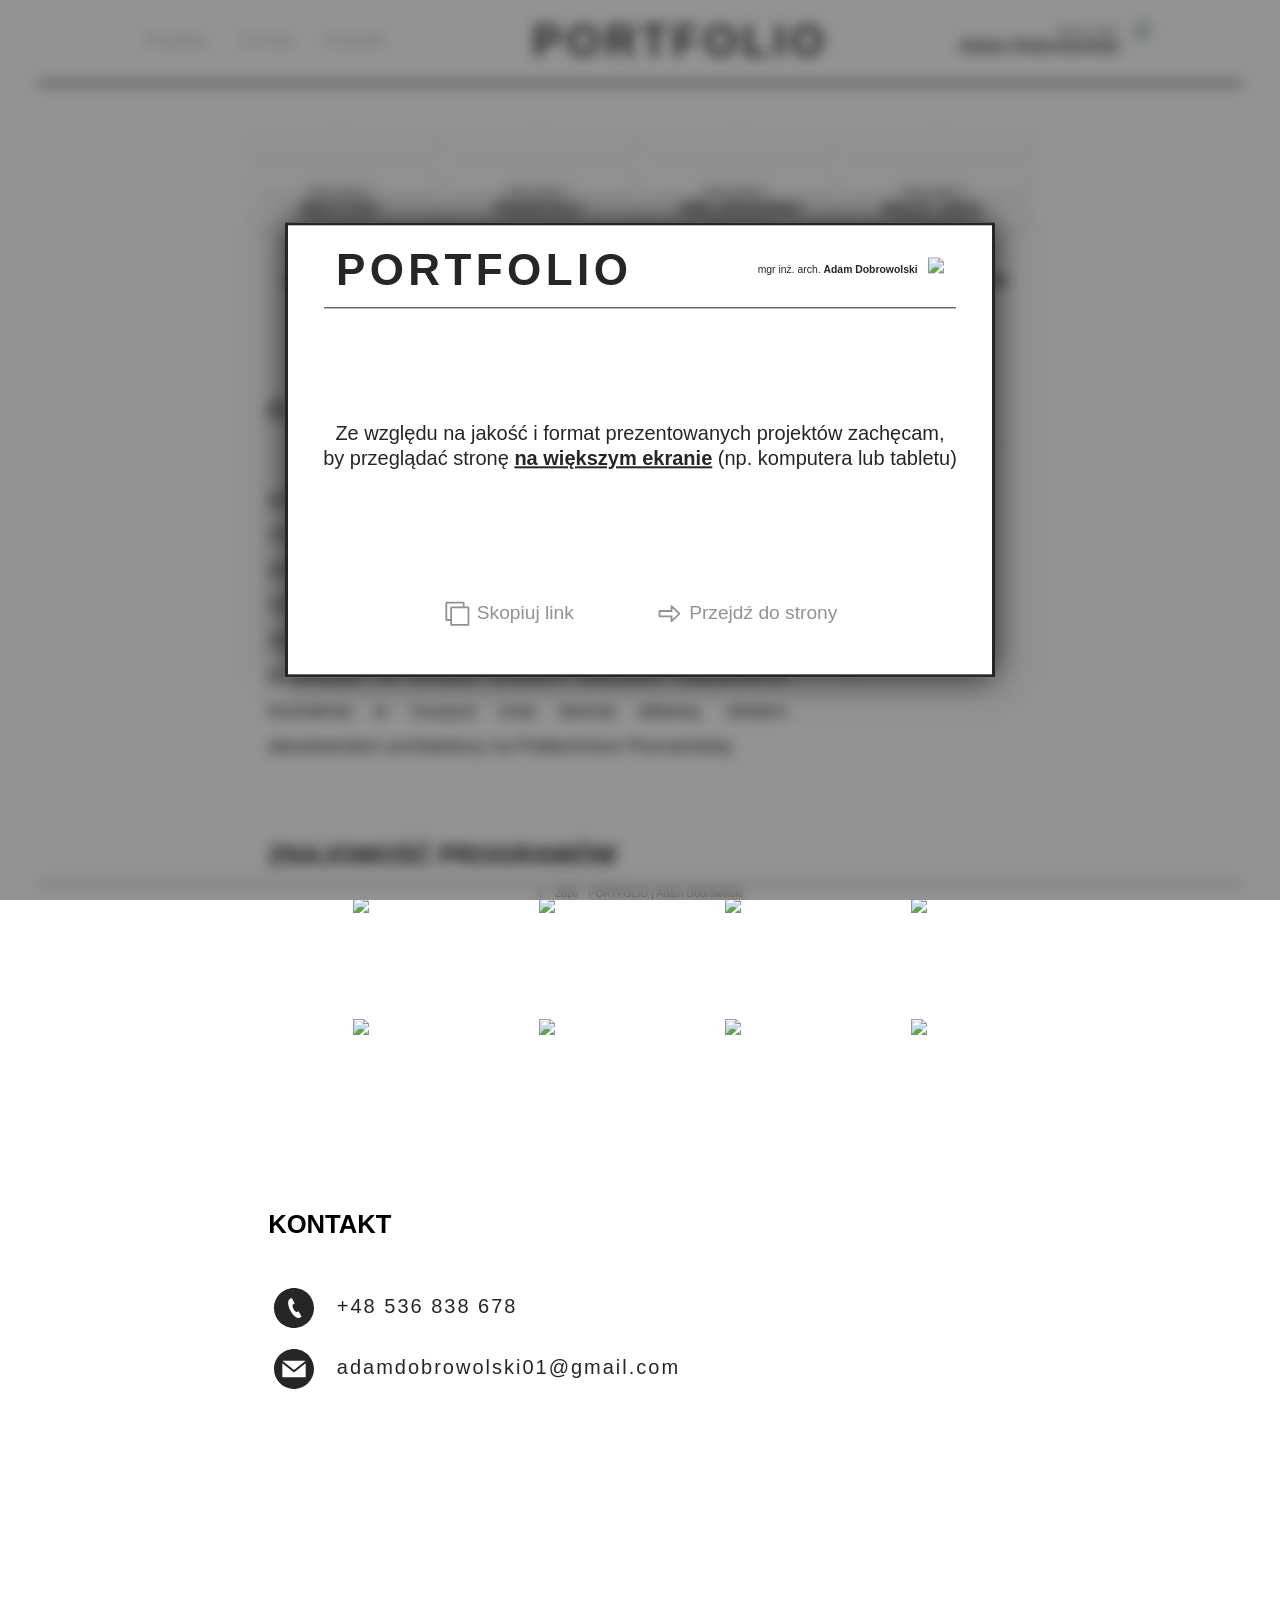
==== index.html @ e63810c3 "Add files via upload" ====
<!DOCTYPE html>
<html lang="pl">
	<head>
		<meta charset="UTF-8" />
		<meta http-equiv="X-UA-Compatible" content="IE=edge"> 
		<meta name="viewport" content="width=device-width, initial-scale=1"> 
		<title>PORTFOLIO | Adam Dobrowolski</title>
        <link rel="shortcut icon" href="favicon.ico" type="image/x-icon">
        <link rel="preconnect" href="https://fonts.googleapis.com">
        <link rel="preconnect" href="https://fonts.gstatic.com" crossorigin>
        <link href="https://fonts.googleapis.com/css2?family=Montserrat:ital,wght@0,100..900;1,100..900&display=swap" rel="stylesheet">
		<link rel="stylesheet" type="text/css" href="style.css"/>
	</head>
	<body>
        <button onclick="topFunction()" class="topButton" id="topButton">v</button>
		<header class="nawigacja">
            <div class="naglowek-glowny">
                <nav class="nav-links">
                    <a href="#projekty" class="nav-item">Projekty</a>
                    <a href="#o-mnie" class="nav-item">O&nbsp;mnie</a>
                    <a href="#kontakt" class="nav-item">Kontakt</a>
                </nav>
                <a href="https://podajnick.github.io/ad-portfolio/strona-glowna"><h1>PORTFOLIO</h1></a>
                <section class="mgr.inz"><a href="https://podajnick.github.io/ad-portfolio/strona-glowna"><h4>mgr inż. arch.<br><span>Adam Dobrowolski</span></h4><img src="svg/LOGO.svg" class="logo"/></a></section>
            </div>
        </header>

        <section id="projekty">
            <section class="siatka">
                <figure class="menuProjekty"><a href="00.html">
                    <img src="png/projekty mini/szpital.png"  />
                    <figcaption>
                        <h2>Projekt <span><br>MEDYCZNY</span></h2>
                        <button class="animated-button" id="szczegoly-button">Szczegóły
                        </button>
                    </figcaption></a>
                </figure>
                <figure class="menuProjekty"><a href="01.html">
                    <img src="png/projekty mini/przemysl.png"  />
                    <figcaption>
                        <h2>Projekt <span><br>PRZEMYSŁU</span></h2>
                        <button class="animated-button" id="szczegoly-button">Szczegóły
                        </button>
                    </figcaption></a>
                </figure>
                <figure class="menuProjekty"><a href="02.html">
                    <img src="png/projekty mini/gajowa.png"/>
                    <figcaption>
                        <h2>Projekt <span><br>WIELORODZINNY</span></h2>
                        <button class="animated-button" id="szczegoly-button">Szczegóły
                        </button>
                    </figcaption></a>
                </figure>
                <figure class="menuProjekty"><a href="03.html">
                    <img src="png/projekty mini/betung.png"  />
                    <figcaption>
                        <h2>Projekt <span><br>MAŁEJ ARCH.</span></h2>
                        <button class="animated-button" id="szczegoly-button">Szczegóły
                        </button>
                    </figcaption></a>
                </figure>
                <figure class="menuProjekty"><a href="04.html">
                    <img src="png/projekty mini/stolowka.png"  />
                    <figcaption>
                        <h2>Projekt <span><br>PRZEBUDOWY</span></h2>
                        <button class="animated-button" id="szczegoly-button">Szczegóły
                        </button>
                    </figcaption></a>
                </figure>
                <figure class="menuProjekty"><a href="05.html">
                    <img src="png/projekty mini/leaf.png"  />
                    <figcaption>
                        <h2>Projekt <span><br>KRAJOBRAZU</span></h2>
                        <button class="animated-button" id="szczegoly-button">Szczegóły
                        </button>
                    </figcaption></a>
                </figure>
                <figure class="menuProjekty"><a href="06.html">
                    <img src="png/projekty mini/domel.png"  />
                    <figcaption>
                        <h2>Projekt <span><br>JEDNORODZINNY</span></h2>
                        <button class="animated-button" id="szczegoly-button">Szczegóły
                        </button>
                    </figcaption></a>
                </figure>
                <figure class="menuProjekty"><a href="07.html">
                    <img src="png/projekty mini/gbp.png"  />
                    <figcaption>
                        <h2>Projekt <span><br>WNĘTRZA</span></h2>
                        <button class="animated-button" id="szczegoly-button">Szczegóły
                        </button>
                    </figcaption></a>
                </figure>
                <figure class="menuProjekty"><a href="08.html">
                    <img src="png/projekty mini/dino.png"/>
                    <figcaption>
                        <h2>Projekt <span><br>URBANISTYCZNY</span></h2>
                        <button class="animated-button" id="szczegoly-button">Szczegóły
                        </button>
                    </figcaption></a>
                </figure>
                <figure class="menuProjekty"><a href="09.html">
                    <img src="png/projekty mini/rysunki.png"/>
                    <figcaption>
                        <h2>Rysunki <span><br>ODRĘCZNE</span></h2>
                        <button class="animated-button" id="szczegoly-button">Szczegóły
                        </button>
                    </figcaption></a>
                </figure>
                <figure class="menuProjekty"><a href="10-makiety.html">
                    <img src="png/projekty mini/makiety.png"/>
                    <figcaption>
                        <h2>Wybrane <span><br>MAKIETY</span></h2>
                        <button class="animated-button" id="szczegoly-button">Szczegóły
                        </button>
                    </figcaption></a>
                </figure>
                <figure class="menuProjekty"><a href="11-param.html">
                    <img src="png/projekty mini/param.png"/>
                    <figcaption>
                        <h2>Algorytmy <span><br>PARAMETRYCZNE</span></h2>
                        <button class="animated-button" id="szczegoly-button">Szczegóły
                        </button>
                    </figcaption></a>
                </figure>
            </section>
        </section>

        <section class="o-mnie" id="o-mnie">
            <div class="elementy">
                <h3>O&nbsp;mnie</h3>
                    <p class="opisuwa">
                        W&nbsp;tworzeniu przyświeca mi idea rozwiązań wynikowych,
                        gdzie decyzje podążają za racjonalnością rozwiązań.
                        Jestem zwolennikiem jak najbardziej zoptymalizowanego procesu projektowego,
                        stąd moje zainteresowanie parametryką jako narzędziem wszechstronnym
                        -&nbsp;od wzornictwa (np.&nbsp;tło niniejszej strony), aż po analizy i&nbsp;istotne rozwiązania projektowe.
                        W&nbsp;wolnych chwilach odkrywam niepopularne brzmienia w&nbsp;muzyce oraz tworzę własną.
                        Jestem absolwentem architektury na Politechnice Poznańskiej.
                    <img src="png/ja 956x1195.png"/>
                    </p>
                <h3>Znajomość&nbsp;Programów</h3>
                    <section class="programy">
                        <button class="prog-schem" id="archicad"><img src="svg/programy/archicad.svg" class="prog-schem-img"/>
                            <span class="tooltip" id="prog-info">
                                <section id="prog-info">
                                    <strong><img src="svg/origin prog/archicad.svg"/> &nbsp; Archicad 27</strong><ul>
                                        <li>POZIOM: <i>zaawansowany</i></li>
                                        <li>Podstawowe środowisko projektowe i główne narzędzie pracy</li>
                                        <li>Dokumentacje techniczne / modelowanie 3D</li></ul>
                                </section>
                            </span></button>
                        <button class="prog-schem" id="sketchup"><img src="svg/programy/skepucz.svg" class="prog-schem-img"/>
                            <span class="tooltip" id="prog-info">
                                <section id="prog-info">
                                    <strong><img src="svg/origin prog/sketchup.svg"/> &nbsp; SketchUp 22</strong><ul>
                                        <li>POZIOM: <i>zaawansowany</i></li>
                                        <li>Modelowanie 3D skomplikowanej geometrii</li>
                                        <li>Dokumentacje techniczne / schematy graficzne</li></ul>
                                </section>
                            </span></button>
                        <button class="prog-schem" id="autocad"><img src="svg/programy/autocad.svg" class="prog-schem-img"/>
                            <span class="tooltip" id="prog-info">
                                <section id="prog-info">
                                    <strong><img src="svg/origin prog/autocad.svg"/> &nbsp; AutoCAD 18</strong><ul>
                                        <li>POZIOM: <i>zaawansowany</i></li>
                                        <li>Kreślenie i wektorowa "obróbka" skomplikowanej geometrii</li>
                                        <li>Umiejętność korzystania z bloków dynamicznych</li></ul>
                                </section>
                            </span></button>
                        <button class="prog-schem" id="qgis"><img src="svg/programy/qgis.svg" class="prog-schem-img"/>
                            <span class="tooltip" id="prog-info">
                                <section id="prog-info">
                                    <strong><img src="svg/origin prog/qgis.svg"/> &nbsp; QGis 3.34.15</strong><ul>
                                        <li>POZIOM: <i>umiarkowany</i></li>
                                        <li>Pozyskiwanie danych geoministerialnych / obsługa plików .xml</li>
                                        <li>Kreślenie map, MPZP i Planów Ogólnych / analiz przedprojektowych</li></ul>
                                </section>
                            </span></button>
                        <button class="prog-schem" id="blender"><img src="svg/programy/blenderkuchenny.svg" class="prog-schem-img"/>
                            <span class="tooltip" id="prog-info">
                                <section id="prog-info">
                                    <strong><img src="svg/origin prog/blender.svg"/> &nbsp; Blender 4.5</strong><ul>
                                        <li>POZIOM: <i>umiarkowany</i></li>
                                        <li>Zaawansowane modelowanie 3D, renderowanie</li>
                                        <li>Tworzenie prostych animacji</li></ul>
                                </section>
                            </span></button>
                        <button class="prog-schem" id="rhino"><img src="svg/programy/rhino.svg" class="prog-schem-img"/>
                            <span class="tooltip" id="prog-info">
                                <section id="prog-info">
                                    <strong><img src="svg/origin prog/rhino+grass.svg"/> &nbsp; Rhinoceros 5 + Grasshopper</strong><ul>
                                        <li>POZIOM: <i>zaawansowany</i></li>
                                        <li>Podstawowe narzędzie projektowania parametrycznego</li>
                                        <li>Tworzenie zaawansowanych i dobrze zoptymalizowanych algorytmów</li></ul>
                                </section>
                            </span></button>
                        <button class="prog-schem" id="twinmotion"><img src="svg/programy/twin.svg" class="prog-schem-img"/>
                            <span class="tooltip" id="prog-info">
                                <section id="prog-info">
                                    <strong><img src="svg/origin prog/twinmotion.svg"/> &nbsp; Twinmotion 2024.1.2</strong><ul>
                                        <li>POZIOM: <i>zaawansowany</i></li>
                                        <li>Uzupełnianie detali modeli 3D / tworzenie dobrze oświetlonych scen</li>
                                        <li>Tworzenie wysokiej jakości fotorealistycznych wizualizacji</li></ul>
                                </section>
                            </span></button>
                        <button class="prog-schem" id="revit"><img src="svg/programy/zlokonieczne.svg" class="prog-schem-img"/>
                            <span class="tooltip" id="prog-info">
                                <section id="prog-info">
                                    <strong><img src="svg/origin prog/revit.svg"/> &nbsp; Revit 2026</strong><ul>
                                        <li>POZIOM: <i>podstawowy</i></li>
                                        <li>Podstawy użytkowania</li>
                                </section>
                            </span></button>
                    </section>
            </div>
        </section>
        <section class="o-mnie" id="kontakt">
            <div class="elementy">
                <h3>Kontakt</h3>
                <address><ul>
                    <li><button class=skontaktuj id="telefon" onclick="skopiujLinkTel()">
                        <input class="invi" type="text" id="telKopiuj" value="+48536838678" readonly/>
                            <svg xmlns="http://www.w3.org/2000/svg" viewBox="0 0 24 24">
                                <path d="M12 0c-6.627 0-12 5.373-12 12s5.373 12 12 12 12-5.373 12-12-5.373-12-12-12zm3.445 17.827c-3.684 1.684-9.401-9.43-5.8-11.308l1.053-.519 1.746 3.409-1.042.513c-1.095.587 1.185 5.04 2.305 4.497l1.032-.505 1.76 3.397-1.054.516z"/>
                            </svg>
                            +48 536 838 678
                    </button></li>
                    <li><button class=skontaktuj onclick="skopiujLinkMail()">
                        <input class="invi" type="text" id="mailKopiuj" value="adamdobrowolski01@gmail.com" readonly/>
                            <svg xmlns="http://www.w3.org/2000/svg" viewBox="0 0 24 24">
                                <path d="M12 .02c-6.627 0-12 5.373-12 12s5.373 12 12 12 12-5.373 12-12-5.373-12-12-12zm6.99 6.98l-6.99 5.666-6.991-5.666h13.981zm.01 10h-14v-8.505l7 5.673 7-5.672v8.504z"/>
                            </svg>
                            adamdobrowolski01@gmail.com
                    </button></li></ul>
                </address>
            </div>
        </section>

        <div id="popup" class="popup">
            <div class="popup-window">
                <div class="popup-content">
                    <div class="naglowek-glowny" id="nagl-popup">
                        <h1>PORTFOLIO</h1>
                        <h4>mgr&nbsp;inż.&nbsp;arch. <strong>Adam&nbsp;Dobrowolski</strong><img src="svg/LOGO.svg" class="logo"/></h4>
                    </div>
                    <h5>Ze względu na jakość i&nbsp;format prezentowanych projektów&nbsp;zachęcam,
                        by&nbsp;przeglądać stronę <strong><u>na&nbsp;większym&nbsp;ekranie</u></strong> (np.&nbsp;komputera lub&nbsp;tabletu)</h5>
                    <input class="invi" type="text" id="linkDoSkopiowania" value="https://podajnick.github.io/ad-portfolio/" readonly/> 
                    <button onclick="skopiujLink()" class="guziki">
                        <svg viewBox="0 0 24 24" xmlns="http://www.w3.org/2000/svg">
                            <path d="m6 18h-3c-.48 0-1-.379-1-1v-14c0-.481.38-1 1-1h14c.621 0 1 .522 1 1v3h3c.621 0 1 .522 1 1v14c0 .621-.522 1-1 1h-14c-.48 0-1-.379-1-1zm1.5-10.5v13h13v-13zm9-1.5v-2.5h-13v13h2.5v-9.5c0-.481.38-1 1-1z"/>
                        </svg> Skopiuj link
                    </button>
                    <button class="guziki" id="close-popup">
                        <svg clip-rule="evenodd" fill-rule="evenodd" stroke-linejoin="round" stroke-miterlimit="2" viewBox="0 0 24 24" xmlns="http://www.w3.org/2000/svg">
                            <path d="m13.022 14.999v3.251c0 .412.335.75.752.75.188 0 .375-.071.518-.206 1.775-1.685 4.945-4.692 6.396-6.069.2-.189.312-.452.312-.725 0-.274-.112-.536-.312-.725-1.451-1.377-4.621-4.385-6.396-6.068-.143-.136-.33-.207-.518-.207-.417 0-.752.337-.752.75v3.251h-9.02c-.531 0-1.002.47-1.002 1v3.998c0 .53.471 1 1.002 1zm1.5-4.498v-3.008l4.751 4.507-4.751 4.507v-3.008h-10.022v-2.998z" fill-rule="nonzero"/>
                        </svg> Przejdź do strony
                    </button>
                </div>
            </div>
        </div>

        <footer>
            <h6>&copy;<span id="currentYear"></span>PORTFOLIO | Adam Dobrowolski</h6>
        </footer>
        <script src="app.js"></script>
    </body>
</html>
---- style.css ----
html {
	background-image: url("png/rysunek-1.png");
	background-size: 89% 89%;
	background-position: center;
	background-repeat: no-repeat;
	background-attachment: fixed;
}

body {
	margin: 0;
}

strong {
	font-weight: 600;
}

h1 {
	font-style: normal;
	font-size: 2.75em;
	margin: 0;
	padding: 0;
	color: rgb(38,38,38);
	letter-spacing: 0.1em;
}

.mgr.inz {
	display: flex;
}

h4 {
	display: inline-block;
	text-align: right;
	vertical-align: middle;
	font-weight: 100;
	font-size: 0.65em;
	margin: 0;
	padding: 0;
	color: rgb(38,38,38);
}

h4 span {
	padding: 0;
	font-weight: 600;
	font-size: 1.7em;
}

.logo {
	display: inline-block;
	height: 2.5em;
	width: auto;
	vertical-align: middle;
	margin-left: 1em;
}

.nawigacja {
	padding: 1em 0;
	position: fixed;
	top: 0;
	left: 0;
	right: 0;
	margin: 0 auto;
	width: 94%;
	z-index: 100;
	border-bottom: 3px solid rgb(38,38,38);
	background: white;
}

.nav-links {
    display: flex;
}

.nav-item {
    text-decoration: none;
    font-size: 1em;
    font-weight: bold;
    transition: all 0.3s ease;
	-webkit-transition: all 0.3s ease;
    border-radius: 5px;
	display: inline-block;
	margin: 0 1em;
	padding: 0;
	color: rgba(38,38,38, 0.25);
}

.nav-item:hover,
.nav-item:focus {
	color: rgb(38,38,38);
	scale: 120%;
}

.nav-item:active {
	scale: 85%;
}

.naglowek-glowny svg {
	fill: rgb(38, 38, 38);
}

.naglowek-glowny {
	display: flex;
	justify-content: space-between;
	width: 85%;
    margin: 0 auto;
    align-items: center;
}

footer {
	position: fixed;
	bottom: 0;
	width: 94%;
	margin: 0 auto;
	margin-top: 3em;
	padding: 0;
	z-index: 100;
	left: 0;
	right: 0;
	border-top: 1px solid rgb(38,38,38);
	background: white;
}

h6 {
	font-family: 'Inter', sans-serif;
	display: flex;
	align-items: center;
    font-size: 0.65em;
	font-weight: 100;
    padding: 0;
	margin: 0;
	padding-top: 0.3em;
    color: rgb(38,38,38);
	justify-content: center;
	height: 1.2em;
}

.topButton {
	width: 1.5em;
	height: 1.5em;
	display: none;
	position: fixed;
	bottom: 4em;
	right: 3em;
	z-index: 99;
	border: 3px solid rgb(38, 38, 38);
	border-radius: 50%;
	outline: none;
	cursor: pointer;
	padding: 0;
	margin: 0;
	text-transform: uppercase;
	background-color: transparent;
	font-family: 'Inter', sans-serif;
	font-size: 2em;
    color: rgb(38, 38, 38);
	text-align: center;
	vertical-align: middle;
	opacity: 25%;
	rotate: 180deg;
    transition: all 0.3s ease;
}

.topButton:hover {
	scale: 120%;
	opacity: 100%;
}

.topButton:active {
	scale: 90%;
}


/* SIATKA *//* SIATKA *//* SIATKA *//* SIATKA *//* SIATKA *//* SIATKA *//* SIATKA *//* SIATKA *//* SIATKA */

#projekty {
	margin-bottom: 7em
}

section.siatka {
	padding-top: 8em;
	list-style: none;
	text-align: center;
	width: 61.8%;
    display: grid;
    grid-template-columns: 25% 25% 25% 25%;
    margin: 0 auto;
	z-index: 100;
}

.menuProjekty {
    position: relative; /* tytuły na liscie */
	margin: 0.5em;
    max-width: calc(1.3*16em);
	max-height: calc(1.3*10em);
	text-align: center;
	cursor: pointer;
	box-shadow: none;
	box-shadow: 0.1em 0.1em 0.5em rgba(38,38,38, 0.2);
	background-color: rgba(255,255,255, 0); /* przeswit kafelkow */
	backdrop-filter: blur(5px);
}

.siatka figure img {
	position: relative;
	min-height: 100%;
	max-width: 100%;
	filter: grayscale(100%);
}

.siatka figure figcaption {
	position: absolute;
	top: 0;
	right: 0;
	left: 0.5em;
	bottom: 0;
	margin: 0;
	padding: 1.5em;
	-webkit-backface-visibility: hidden;
	backface-visibility: hidden;
}

.siatka figure h2 {
	font-family: Arial, sans-serif;
	color: rgb(38,38,38);
	text-transform: uppercase;
	text-align: center;
	word-spacing: 0.2em;
	font-size: 0.9em;
	font-weight: 100;
	color: rgb(38,38,38);
	padding: 0;
	margin: 0;
}

.siatka figure h2 span {
	font-weight: 1000;
}

figure.menuProjekty img {
	opacity: 0.06;  /* przeswit przed najechaniem */
	-webkit-transition: opacity 3s;
	transition: opacity 3s;
}

figure.menuProjekty h2 {
	margin-top: 20%;
	-webkit-transition: -webkit-transform 0.5s;
	transition: transform 0.5s;
}

#szczegoly-button {
	display: none;
	font-size: 0.5em;
	font-weight: 700;
	text-transform: uppercase;
	color: white;
	position: fixed;
	bottom: -1em;
	left: 4em;
	right: 4em;
	background-color: rgba(102,102,102, 0.5);
	border-radius: 1em;
	text-decoration: none;
	overflow: hidden;
	z-index: 1;
	margin: 4em auto;
}

#szczegoly-button::before {
	content: "";
	position: absolute;
	left: 0;
	top: 0;
	width: 100%;
	height: 100%;
	background-color: rgb(38,38,38);
	transform: translateX(-100%);
	transition: all .3s;
	z-index: -1;
}

#szczegoly-button:hover::before {
	transform: translateX(0);
}

figure.menuProjekty:hover {
	img {
	opacity: 60%;
	filter: grayscale(0%);
	transition: opacity 1s, filter 2s;
	-webkit-transition: opacity 1s, filter 2s;
	} #szczegoly-button {
		display: block;
	}
}

figure:hover {
	display: absolute;
	scale: 145%;
	z-index: 10000;
	border: 1px solid rgb(38,38,38);
	box-shadow: 0.5em 0.5em 2em rgb(38,38,38);
	transition: scale 1s;
	-webkit-transition: scale 1s;
}

figure:active {
	scale: calc(1.65*0.9*100%);
	transition: scale 1ms;
	-webkit-transition: scale 1ms;
}

.o-mnie {
	width: 94%;
	margin: 0 auto;
	padding: 3em 0;
}

.elementy {
	width: 61.8%;
	margin: 0 auto;
}

.opisuwa {
	display: flex;
	font-size: 1.2em;
	line-height: 1.85em;
	text-align: justify;
	text-indent: 2em;
	padding: 0;
	padding-bottom: 3em;
	background: none;
	transition: all 0.3s;
	-webkit-transition: all 0.3s;
	border-radius: 2em;
}

.opisuwa img {
	height: calc(0.21*1195px);
	width: calc(0.21*956px);
	margin: 0;
	padding: 0;
	padding-left: 1.25em;
	opacity: 0.75;
	filter: grayscale(100%);
}

.opisuwa:hover {
	scale: 105%;
	background: rgba(255, 255, 255, 0.95);
}

h3 {
	font-family: 'Inter', sans-serif;
	font-weight: 600;
	font-size: 1.6em;
	text-transform: uppercase;
	margin: 0;
	padding: 0;
}

.programy {
	display: grid;
	grid-template-columns: 25% 25% 25% 25%;
}

.prog-schem {
	border: none;
	background: none;
	margin: 2em auto;
	transition: all 0.3s;
}

.prog-schem-img {
	height: 5em;
	width: auto;
	display: flex;
	transition: all 0.3s;
	position: relative;
}

.prog-schem:hover .prog-schem-img {
	fill: rgba(255,255,255, 1);
	scale: 125%;
}

.prog-schem:hover .tooltip {
	opacity: 1;
	position: absolute;
	z-index: 1000;
}

#prog-info {
	text-align: left;
}

#prog-info strong {
	font-size: 2em;
}

.prog-schem ul {
	font-size: 1.2em;
	line-height: 1.5em;
}

strong img {
	height: 1.75em;
	vertical-align: middle;
}

#zapraszam {
	font-size: 1em;
	text-align: center;
	font-weight: 600;
	line-height: 1.75em;
	background: none;
	padding-bottom: 1em;
}

#kontakt {
	height: 80vh;
}

.skontaktuj {
	background: none;
	border: none;
    font-size: 1.25em;
	font-weight: 100;
	font-style: normal;
    letter-spacing: 0.1em;
	color: rgb(38,38,38);
	transition: all 0.3s;
	-webkit-transition: all 0.3s;
	border-radius: 2em;
}

address ul {
    margin: 0 auto;
    list-style: none;
	padding: 0;
	padding-top: 3em;
}

address ul svg {
	fill: rgb(38,38,38);
    width: 2em;
    height: auto;
    margin-right: 0.75em;
    vertical-align: middle;
}

#telefon {
	padding-bottom: 1em;
}

.skontaktuj:hover {
	scale: 105%;
	background: white;
	cursor: pointer;
}

.skontaktuj:active {
	scale: 95%;
}

.nowe-okno {
	background-color: rgba(38,38,38, 0.8);
	top: 0;
	left: 0;
	width: 100%;
	height: 101%;
	position: absolute;
	z-index: 10000;
	backdrop-filter: blur(3px);
}

.okno-projekt {
	width: 85%;
	background-color: rgb(38,38,38);
	border-radius: 1em;
	margin: 5em auto;
	padding-bottom: 2em;
	box-shadow: 0.5em 0.5em 2em rgb(38,38,38);
}

.okno-projekt h1 {
	color: white;
	font-weight: 100;
}

.informejszyn {
	border: none;
	background: none;
}

.informejszyn svg {
	width: 1.5em;
	height: 1.5em;
	fill: rgba(255,255,255, 0.5);
	border: none;
	vertical-align: middle;
	transition: all 0.3s;
	position: relative;
	overflow: hidden;
	display: flex;
}

.informejszyn:hover svg {
	fill: rgba(255,255,255, 1);
	scale: 125%;
	overflow: visible;
}

.tooltip section {
	display: inline-block;
	text-align: right;
	line-height: 1.5em;
	font-size: 1em;
}

.tooltip section.prawa {
	text-align: left;
	padding-left: 1em;
}

.informejszyn:hover .tooltip {
	transform: translateY(2.5px);
	opacity: 1;
	position: absolute;
	z-index: 10000000;
}

.navi-projekt {
	margin:0;
	padding: 0.8em 0;
	background: transparent;
}

.naglowek {
    justify-content: center;
}

.naglowekProj {
	width: 100%;
	text-transform: uppercase;
	font-weight: 100;
	font-size: 0.8em;
    display: flex;
    justify-content: space-between;
	padding-top: 0;
}

.naglowekProj span {
	vertical-align: middle;
}

span {
    padding: 1em
}

.animated-button {
	position: relative;
	display: flex;
	align-items: center;
	gap: 4px;
	padding: 0 4em;
	border: none;
	background-color: transparent;
	color: white;
	cursor: pointer;
	overflow: hidden;
	transition: all 0.6s cubic-bezier(0.23, 1, 0.32, 1);
}

#previous-projekt {
	border-right: 3px solid rgba(255,255,255, 0.5);
}

#next-projekt {
	border-left: 3px solid rgba(255,255,255, 0.5);
}

#previous-projekt:hover,
#next-projekt:hover {
	border-color: white;
	scale: 105%;
}

.animated-button svg {
	position: absolute;
	top: 0;
	height: 2.7em;
	fill: rgba(255,255,255, 0.5);
	z-index: 9;
	transition: all 0.8s cubic-bezier(0.23, 1, 0.32, 1);
}

#next-projekt .arr-1 {
	right: 16px;
}

#next-projekt .arr-2 {
	left: -25%;
}

#previous-projekt .arr-1,
#previous-projekt .arr-2 {
	rotate: 180deg;
}

#previous-projekt .arr-1 {
	left: 16px;
}

#previous-projekt .arr-2 {
	right: -25%;
}

.animated-button .circle {
	position: absolute;
	top: 50%;
	left: 50%;
	transform: translate(-50%, -50%);
	width: 20px;
	height: 20px;
	background-color: none;
	opacity: 0;
	transition: all 0.8s cubic-bezier(0.23, 1, 0.32, 1);
}

.text {
	color: rgba(255,255,255, 0.5);
	font-weight: 400;
	font-size: 0.9em;
	letter-spacing: 0.3em;
	text-decoration: none;
	text-transform: uppercase;
	padding: 0;
}

#previous-projekt .text {
	text-align: left;
}
#next-projekt .text {
	text-align: right;
}

.animated-button:hover {
	box-shadow: 0 0 0 12px transparent;
}

#next-projekt:hover .arr-1 {
	right: -25%;
}

#next-projekt:hover .arr-2 {
	left: 16px;
	fill: white;
}

#previous-projekt:hover .arr-1 {
	left: -25%;
}

#previous-projekt:hover .arr-2 {
	right: 16px;
	fill: white;
}

a {
	text-decoration: none;
	color: inherit;
	display: inherit;
	margin: 0;
	padding: 0;
}

.animated-button:active {
	scale: 0.95;
	box-shadow: 0 0 0 1px white;
	border-radius: 1em;
}

.animated-button:hover .text {
	color: rgba(255,255,255, 1);
}

.animated-button:hover .circle {
	width: 220px;
	height: 220px;
	opacity: 1;
}

.wizki {
	width: 100.6%;
	position: relative;
	padding: 0;
	display: flex;
	flex-direction: column;
	align-items: center;
	background-color: white;
}

.gallery {
	display: flex;
	position: fixed;
	bottom: 1vh;
	width: 100%;
}

.gallery-tlo {
	display: flex;
	justify-content: space-around;
	width: 75%;
    margin: 0 auto;
}

.gallery-item {
	margin: 0.8em 0.4em;
	border: 5px solid white;
	width: 15%;
	background-color: white;
	filter: grayscale(100%);
	box-shadow: 0.3em 0.3em 2em rgb(38,38,38);
	cursor: pointer;
}

.gallery-item img {
	width: 100%;
	height: auto;
	opacity: 0.4;
}

.gallery-item div.desc {
	font-size: 0.6em;
	font-weight: 600;
	padding: 15px;
	text-align: center;
	text-transform: uppercase;
	color: rgb(38,38,38);
	letter-spacing: 0.2em;
    transition: all 0.3s;
}

.gallery-item:hover {
	border: 5px solid rgb(38,38,38);
	filter: grayscale(0%);
	opacity: 1;
	transition: filter 1s, opacity 1s;
	img {
		opacity: 1;
		transition: 0.3s;
	}
}

.gallery-item:active {
	scale: 0.95;
	box-shadow: 0 0 0 5px transparent;
}

.gallery-item.active-thumb {
    border-color: rgb(38,38,38);
    opacity: 1;
    transition: all 0.3s;
	cursor: default;
	background-color: rgb(38, 38, 38);
	img {
		opacity: 0.25;
	};
	div.desc {
		color: white; 
		font-weight: 100
	};
}

.slide.active {
	position: relative;
}

.logo-inside svg {
	fill: blue;
	position: absolute;
	top: 0;
	left: 0;
	z-index: 10000000;
}

.znacznik svg {
	fill: red;
	position: absolute;
	bottom: 0;
	right: 0;
	z-index: 10000000;
}

#slider {
	width: 100vh;
	height: auto;
	position: relative;
}

#slider .slide {
	display: none;
	width: 100%;
	flex: 1;
}

#slider .slide.active {
	display: block;
}

.fullscreen-btn {
	width: 3em;
	height: 3em;
	border: none;
	display: flex;
	align-items: center;
	justify-content: center;
	background-color: transparent;
	cursor: pointer;
	transition: all 0.3s;
	position: relative;
	overflow: hidden;
}

.fullscreen-btn svg {
	fill: rgb(38,38,38);
	width: 100%;
	height: 100%;
}

.fullscreen-btn:hover {
	width: 5em;
	height: 5em;
	overflow: visible;
}

.tooltip {
	position: absolute;
	background-color: rgba(0, 0, 0, 0.85);
	color: white;
	padding: 5px 10px;
	border-radius: 5px;
	font-size: 0.8em;
	transition: all 0.3s;
	opacity: 0;
}

#fulskrin .tooltip {
	top: -3em;
}

#eksit .tooltip {
	bottom: -3em;
}

.pelny-ekran {
	position: absolute;
	bottom: 0;
	right: 0;
}

.exit {
	position: absolute;
	top: 0;
	right: 0;
}

.fullscreen-btn:hover .tooltip {
	transform: translateY(2.5px);
	opacity: 1;
}

.nav-inside svg {
	height: 5em;
	width: auto;
	fill: rgba(38,38,38, 0.15);
	background-color: none;
	transition: all 0.3s;
}

.nav-inside {
	position: fixed;
	top: 41vh;
}

#lewo {
	left: 7%;
	rotate: 180deg;
}

#prawo {
	right: 7%;
}

.nav-inside:hover svg {
	fill: rgba(38,38,38, 0.6);
	scale: 110%;
	cursor: pointer;
}

.nav-inside:active svg {
	scale: 50%;
}

.gallery-item,
.gallery-item * {
    outline: none !important;
    box-shadow: none !important;
}

.gallery-item:focus,
.gallery-item:active,
.gallery-item img:focus,
.gallery-item img:active {
    filter: none !important;
    opacity: 1 !important;
}

.invi {
	display: none;
}

.popup {
    display: none;
    position: fixed;
	top: 0;
	left: 0;
	width: 100%;
	height: 100%;
	background-color: rgba(38,38,38, 0.5);
    z-index: 100000000;
	backdrop-filter: blur(0.4em);
}

.popup-window {
    position: fixed;
    top: 50%;
    left: 50%;
    transform: translate(-50%, -50%);
	width: 50%;
    background-color: white;
	border: 3px solid rgb(38, 38, 38);
    padding: 2em;
	padding-top: 0.5em;
	margin: 0;
    box-shadow: 0 0 2em rgb(38,38,38);
}

.popup-content {
    text-align: center;
}

.guziki {
	background: white;
	border: none;
    color: rgba(38, 38, 38, 0.5);
	font-weight: 100;
    padding: 0.75em 1em;
	margin: 0 1em;
    cursor: pointer;
	transition: all 0.8s cubic-bezier(0.23, 1, 0.32, 1);
	font-family: 'Inter', sans-serif;
	font-size: 1.2em;
	font-weight: 100;
	line-height: 1.25em;
}

#nagl-popup {
	width: 95%;
	padding: 0.75em;
	border-bottom: 1px solid rgb(38,38,38);
}

h5 {
	font-family: 'Inter', sans-serif;
	color:rgb(38, 38, 38);
	font-size: 1.25em;
	font-weight: 100;
	line-height: 1.25em;
	padding: 4em 0;
}

.guziki svg {
	fill: rgba(38, 38, 38, 0.5);
	width: 1.5em;
	height: 1.5em;
	vertical-align: middle;
	margin: 0;
	padding: 0;
	transition: all 0.8s cubic-bezier(0.23, 1, 0.32, 1);
}

.guziki:hover {
	scale: 125%;
    color: rgb(38, 38, 38);
}

.guziki:hover svg {
	fill: rgb(38,38,38);
}

.guziki:active {
	scale: 95%;
}

html {
	font-family: 'Inter', sans-serif;
	font-weight: 100;
	font-style: swap;
}

@media screen and (max-width: 1000px) {
	html,
	body {overflow-x: hidden}
	section.siatka {
		width: min(88%, 900px);
		grid-template-columns: repeat(3, minmax(0, 1fr));
		gap: 0.75em;
		margin: 0 auto;
	}
	.menuProjekty {
		max-width: none;
		max-height: none;
		margin: 0;
	}
	.naglowek-glowny > h1,
	#nagl-popup h1 {
		font-size: clamp(1.7em, 3vw, 2.3em);
		text-align: center;
	}
	.nav-item {font-size: 0.9em; margin: 0 0.45em}
	.naglowek-glowny {width: 94%}
	.elementy {width: 82%}
	.opisuwa {font-size: 1.05em; line-height: 1.6em}
	.opisuwa img {
		width: 24%;
		height: auto;
		object-fit: cover;
		align-self: flex-start;
	}
	.programy {grid-template-columns: repeat(4, minmax(0, 1fr))}
	.tooltip section {font-size: 0.9em}
	h5 {font-size: 1.1em}
	.guziki {margin: 0 0.5em; font-size: 1em}
	.popup-window {width: min(80%, 720px); box-sizing: border-box}
	.text {font-size: 0.8em}
	.gallery {z-index: 10}
	.gallery-tlo {
		width: min(94%, 1100px);
		gap: 0.4em;
	}
	.gallery-item {
		flex: 1 1 0;
		min-width: 0;
		width: auto;
		margin: 0.5em 0.2em;
		border-width: 3px;
	}
	.gallery-item img {display: block}
	.gallery-item div.desc {
		font-size: 0.65em;
		letter-spacing: 0.08em;
		line-height: 1.3;
		padding: 0.4em 0.2em;
	}
	.wizki {width: 100%; overflow: hidden}
	#slider {width: 94vw; max-width: 1000px}
	#slider .slide {
		width: 100%;
		max-height: calc(100vh - 13rem);
		object-fit: contain;
	}
	.naglowekProj {align-items: center; gap: 0.25em}
	.naglowekProj h1 {font-size: clamp(1.1em, 2.8vw, 1.8em)}
	.naglowekProj .animated-button {padding: 0 1em}
	.okno-projekt {width: min(96%, 1200px); margin: 4.5em auto 1em}
	.animated-button svg {display: block}
	.informejszyn svg {width: 1.5em; height: 1.5em}
}

@media screen and (max-width: 700px) {
	section.siatka {
		width: min(92%, 560px);
		grid-template-columns: repeat(2, minmax(0, 1fr));
	}
	.naglowek-glowny {flex-wrap: wrap; justify-content: center; gap: 0.4em}
	.nav-links {order: 3; justify-content: center; width: 100%}
	.nav-item {font-size: 0.85em; margin: 0 0.6em}
	.naglowek-glowny > a {order: 1}
	.naglowek-glowny > section {order: 2}
	.elementy {width: 92%}
	.opisuwa {display: block; font-size: 1em; line-height: 1.6em}
	.opisuwa img {
		width: min(55%, 260px);
		display: block;
		margin: 1em auto 0;
		padding: 0;
	}
	.programy {grid-template-columns: repeat(2, minmax(0, 1fr))}
	.gallery-tlo {
		width: 100%;
		justify-content: flex-start;
		overflow-x: auto;
		padding: 0 0.5em;
		box-sizing: border-box;
		-webkit-overflow-scrolling: touch;
	}
	.gallery-item {flex: 0 0 24vw; min-width: 88px}
	#slider {width: 94vw}
	#slider .slide {max-height: calc(100vh - 11rem)}
	.naglowekProj .animated-button {padding: 0 0.25em}
	.naglowekProj .text {font-size: 0.65em; letter-spacing: 0.08em}
	.nav-inside svg {height: 3em}
	#lewo {left: 2%}
	#prawo {right: 2%}
}

@media screen and (max-width: 430px) {
	section.siatka {grid-template-columns: minmax(0, 1fr)}
	.naglowek-glowny {width: 96%}
	.naglowek-glowny h1 {font-size: 1.5em}
	.nav-item {font-size: 0.75em; margin: 0 0.45em}
	.gallery-item {flex-basis: 28vw}
	.gallery-item div.desc {font-size: 0.55em}
	#kontakt {height: auto; min-height: 70vh}
}

@media screen and (max-width: 1600px) {
	html {background: none}
	.ramki {border: none}
	figure:hover {scale: 115%}
	header {background-color: white}
	footer {background-color: white}
	#bez-tel {display: none}
}
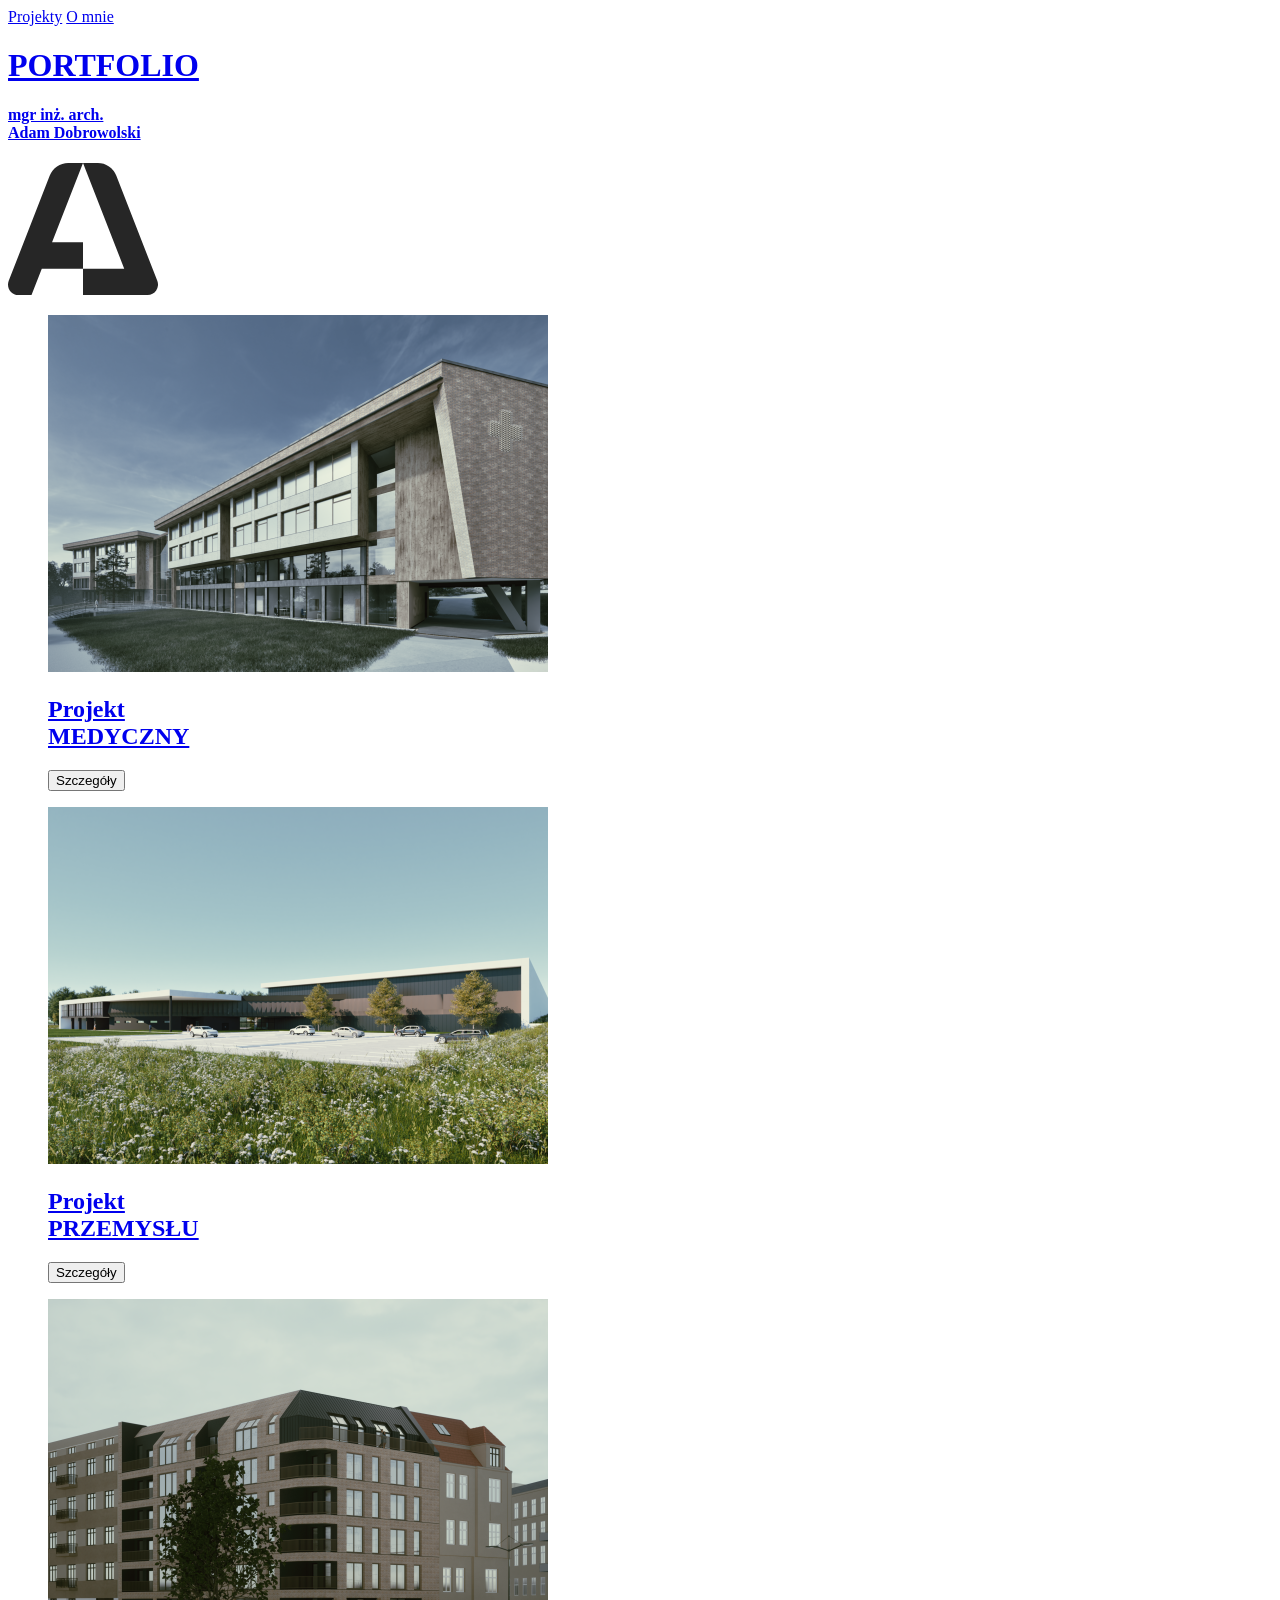
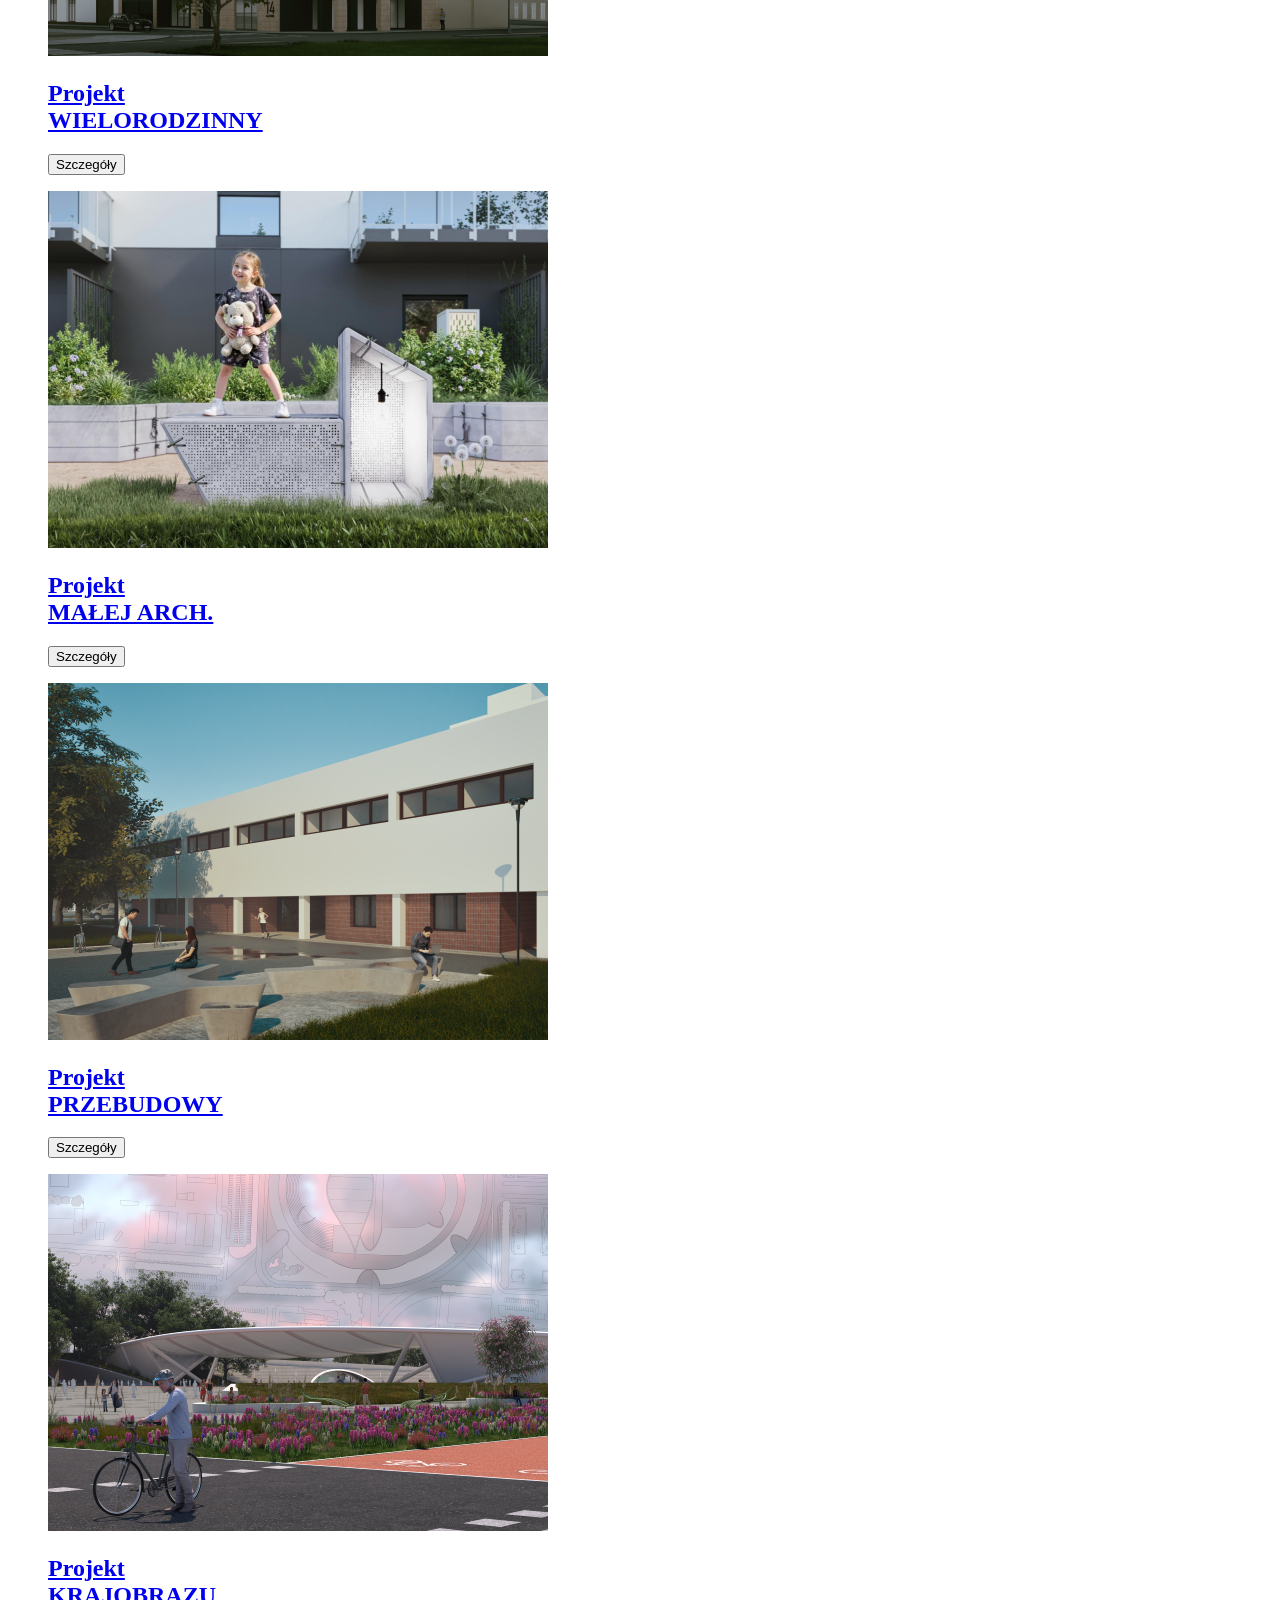
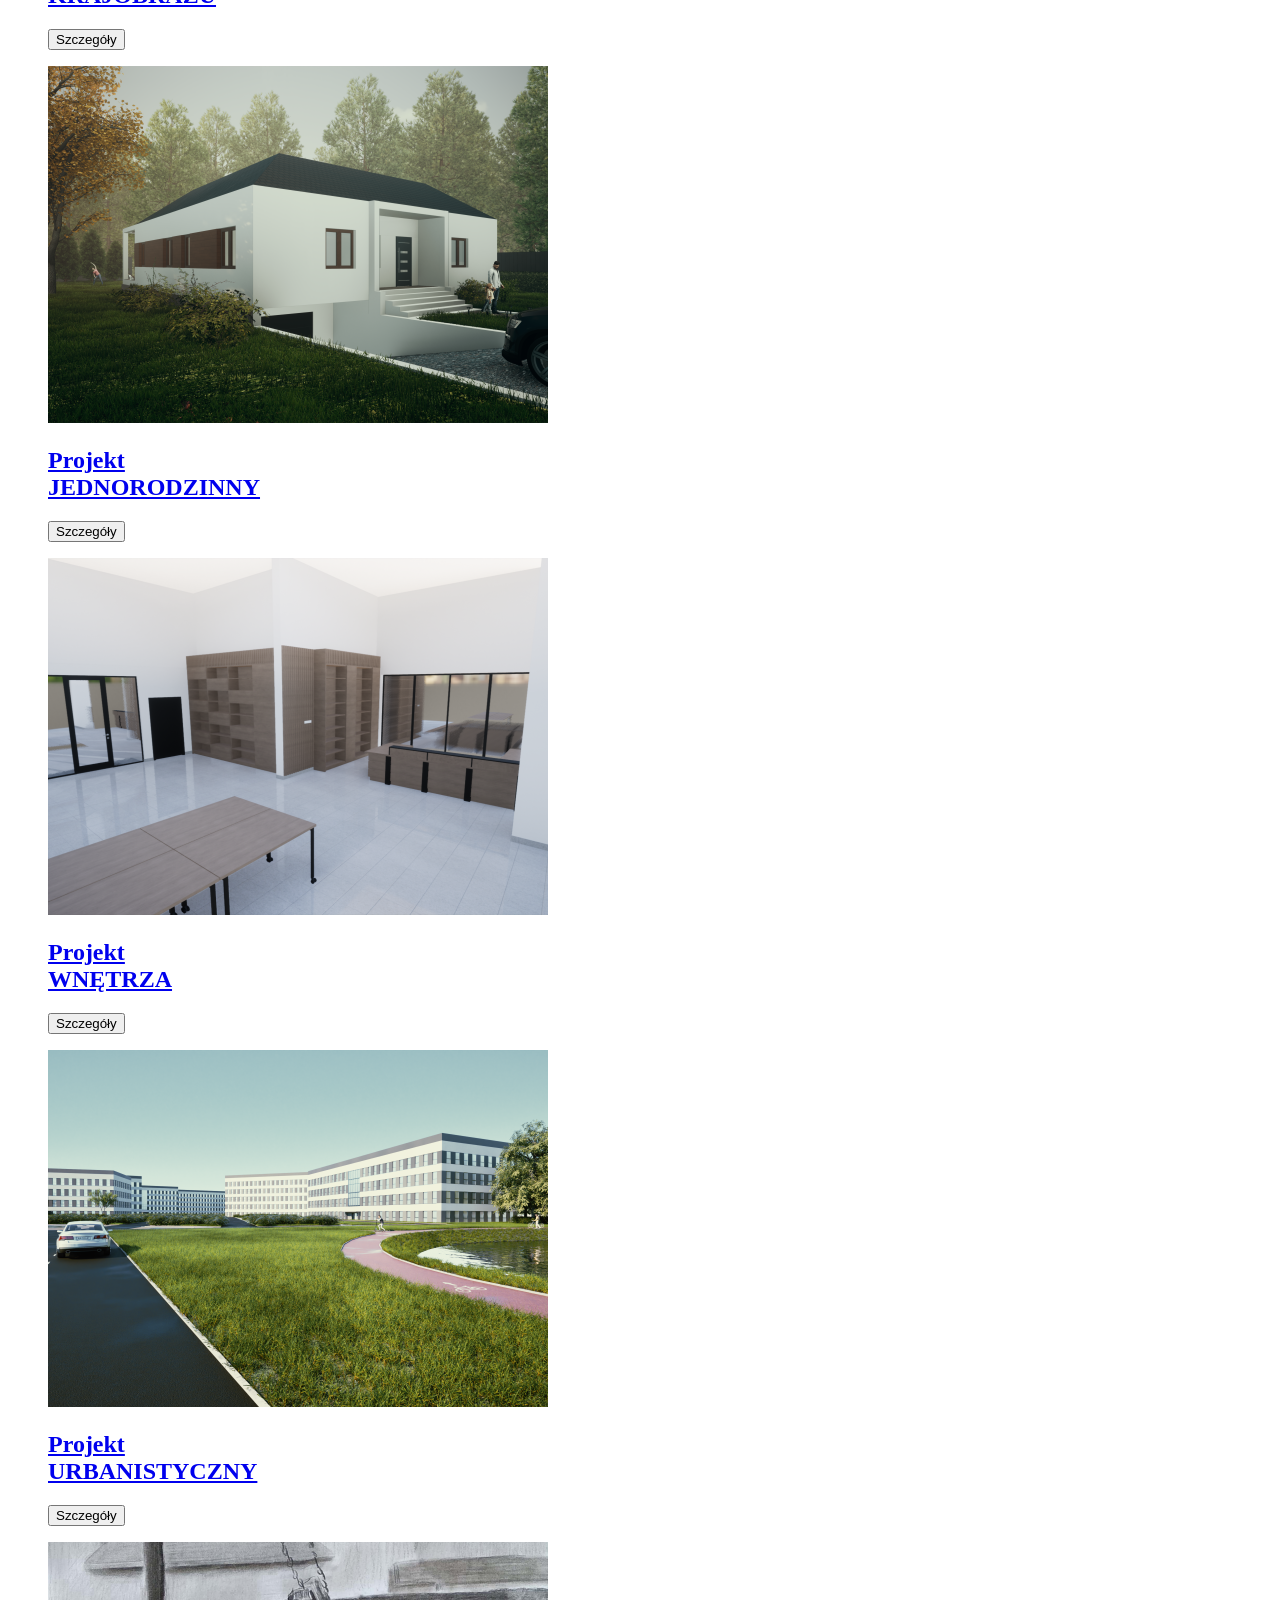
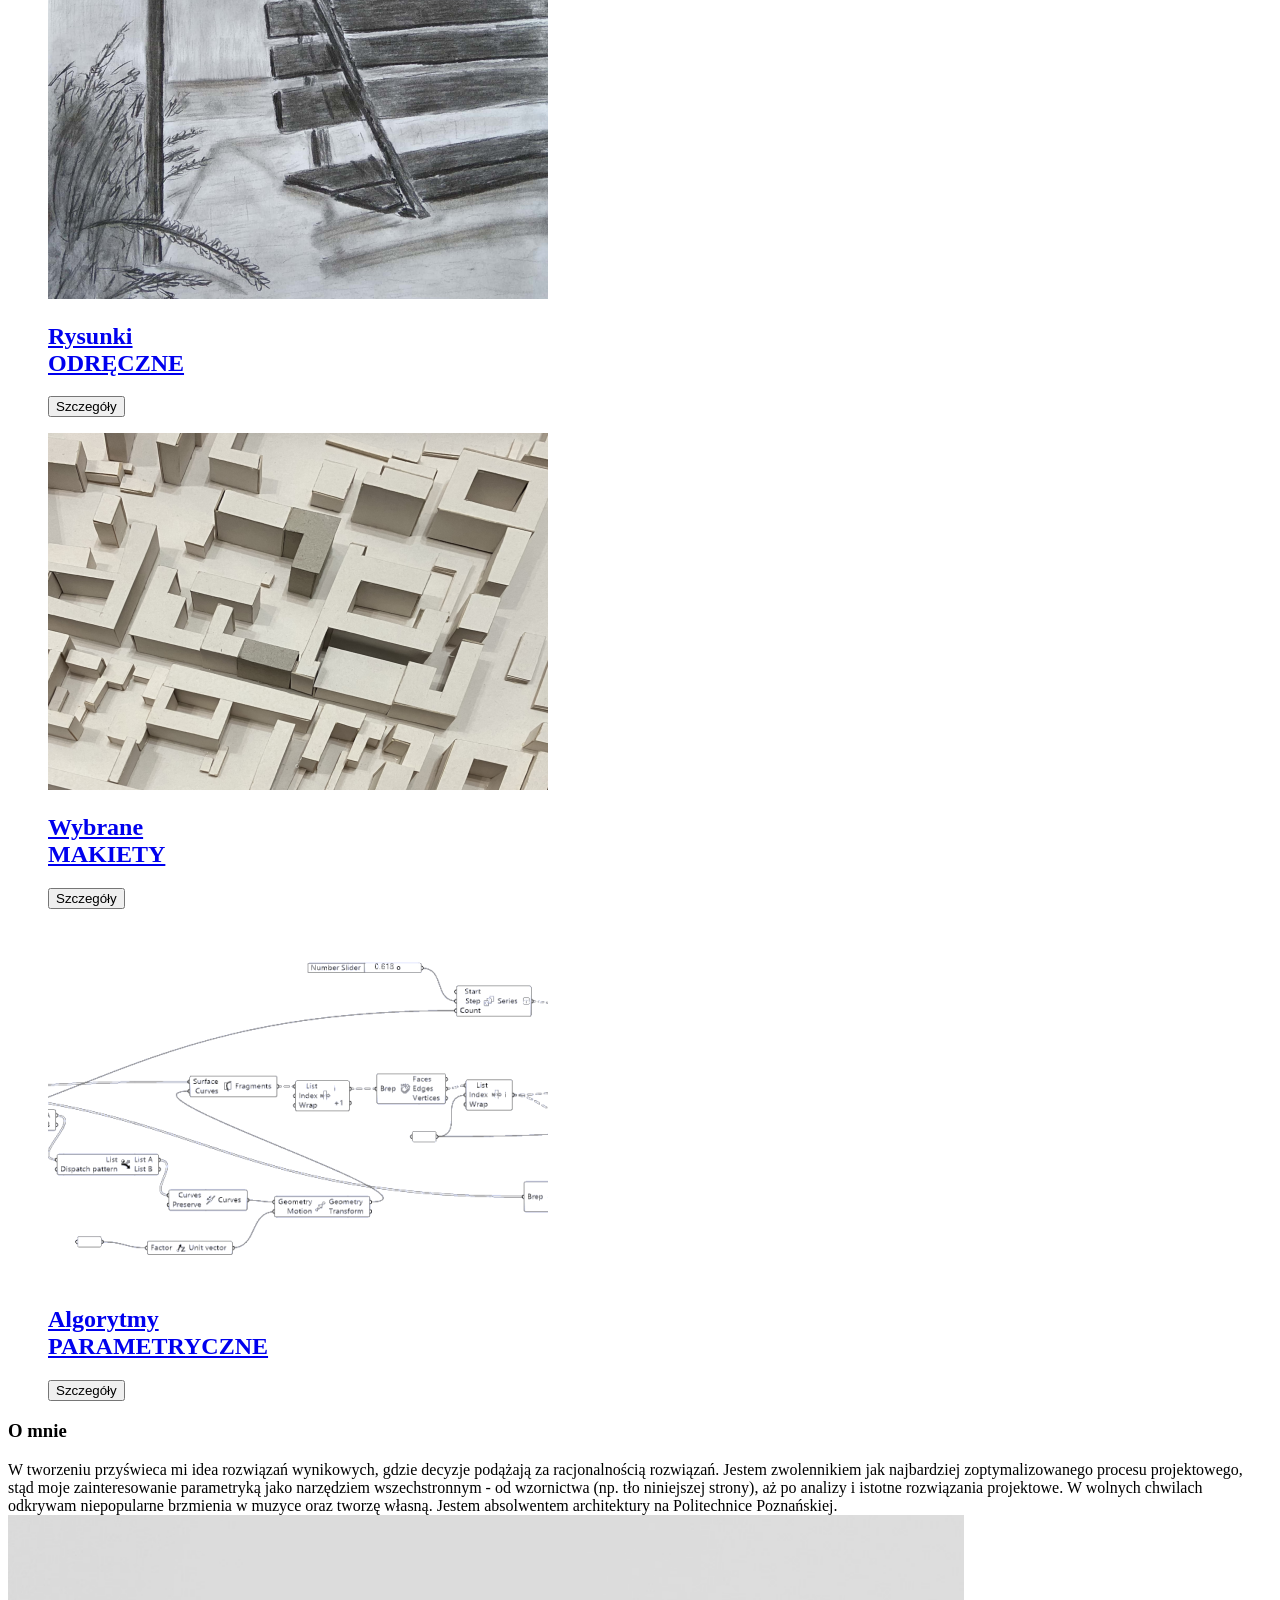
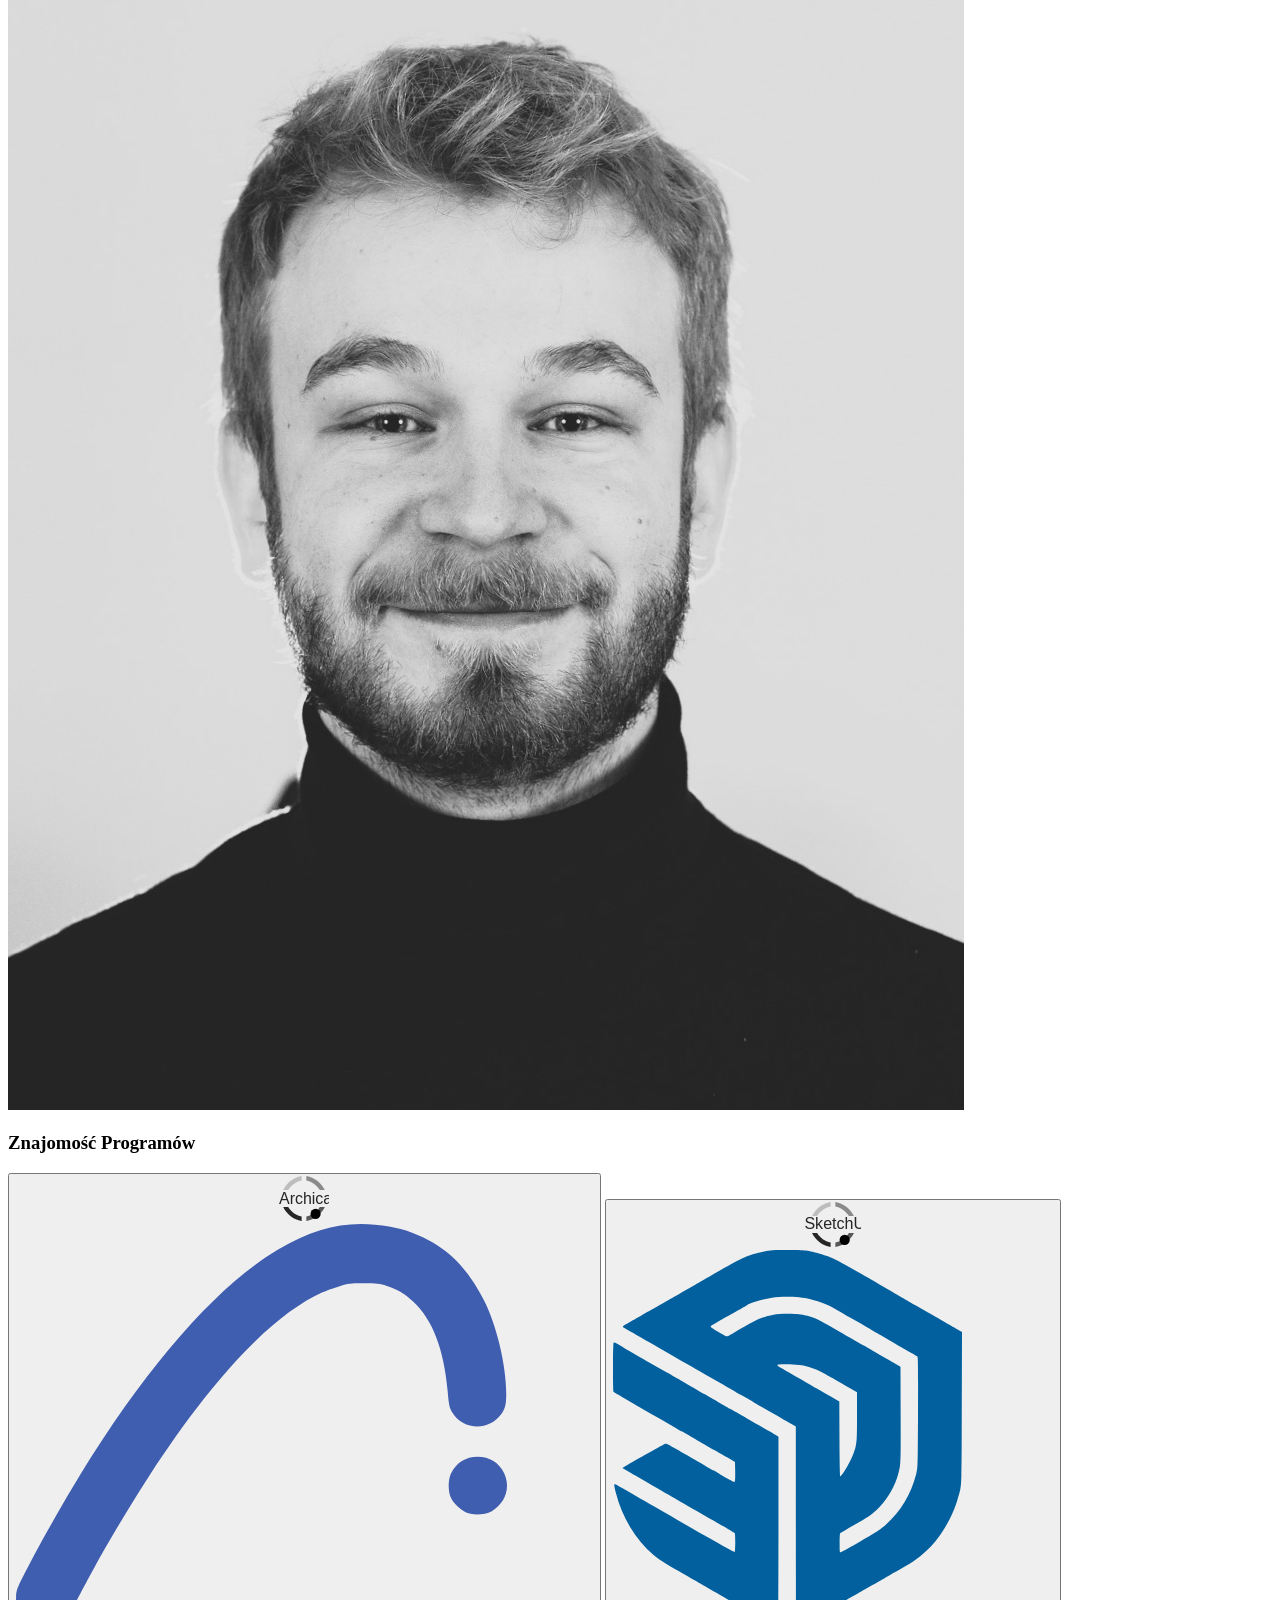
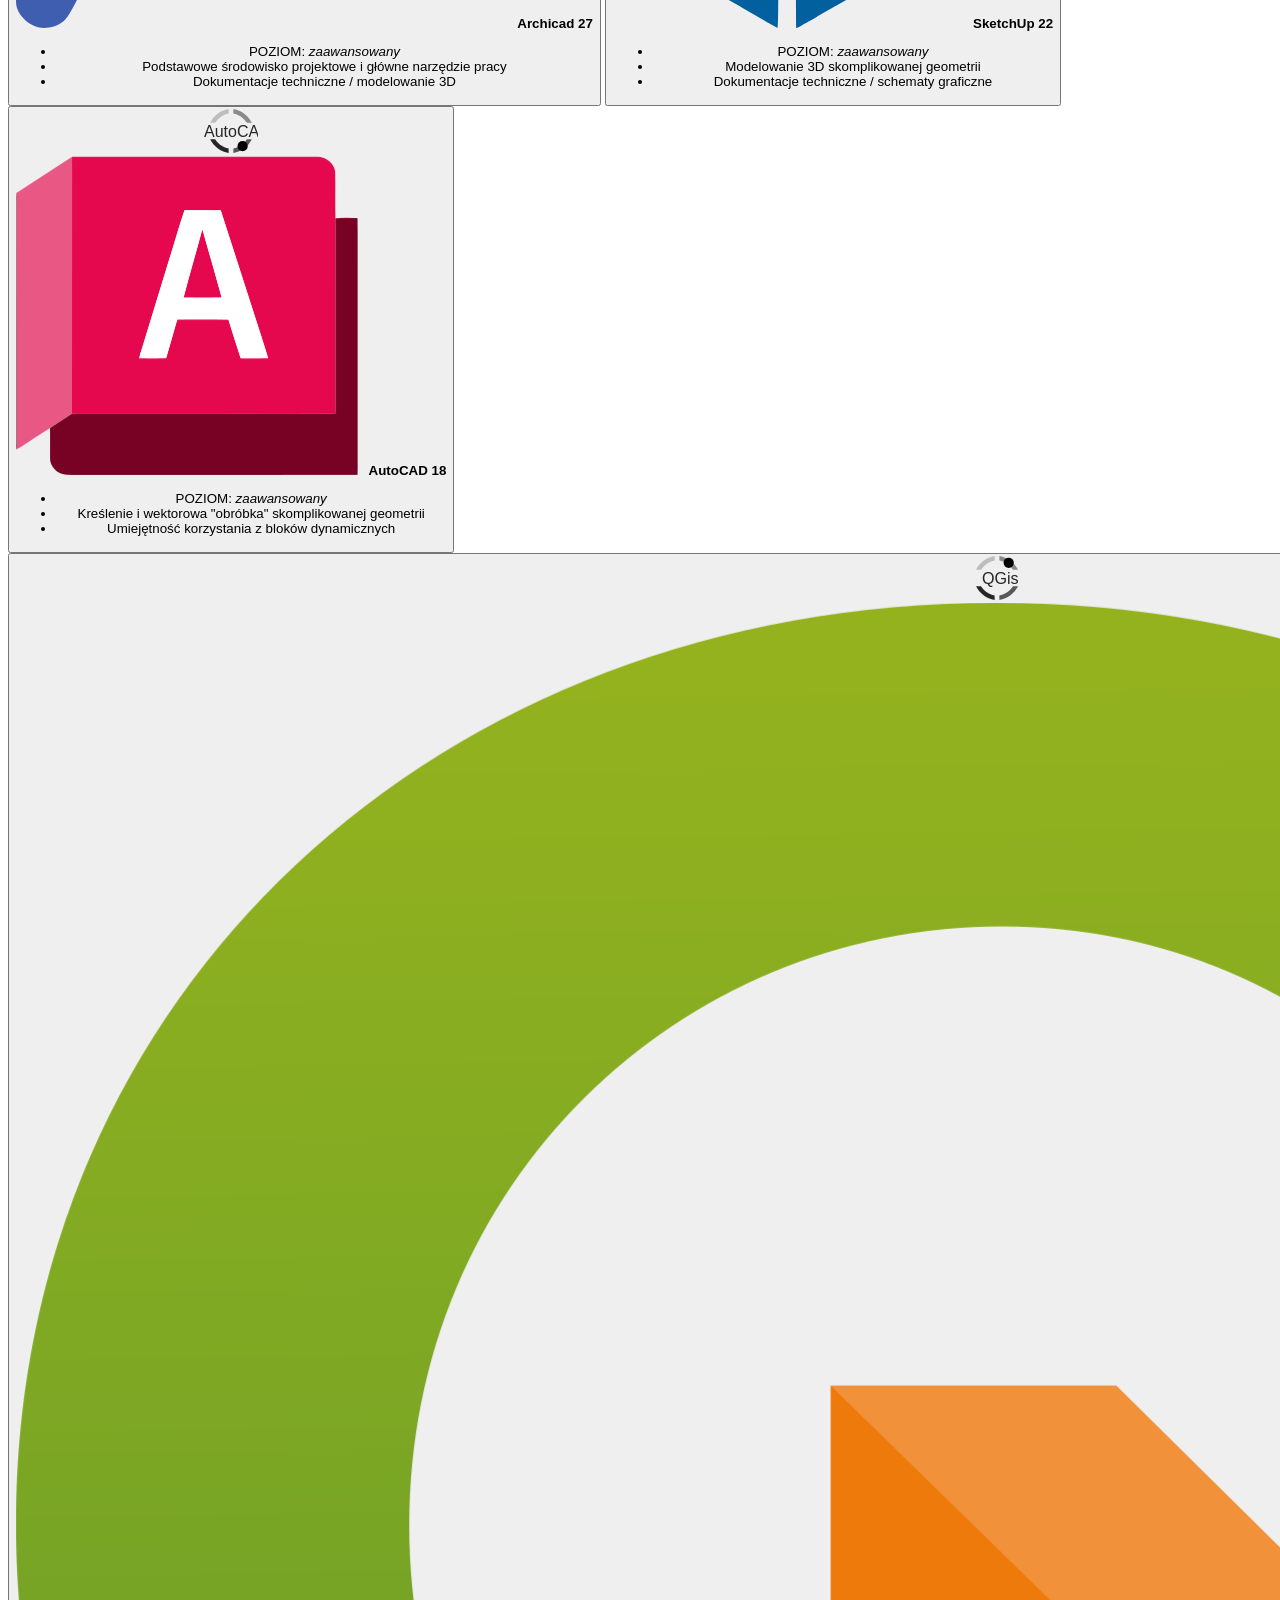
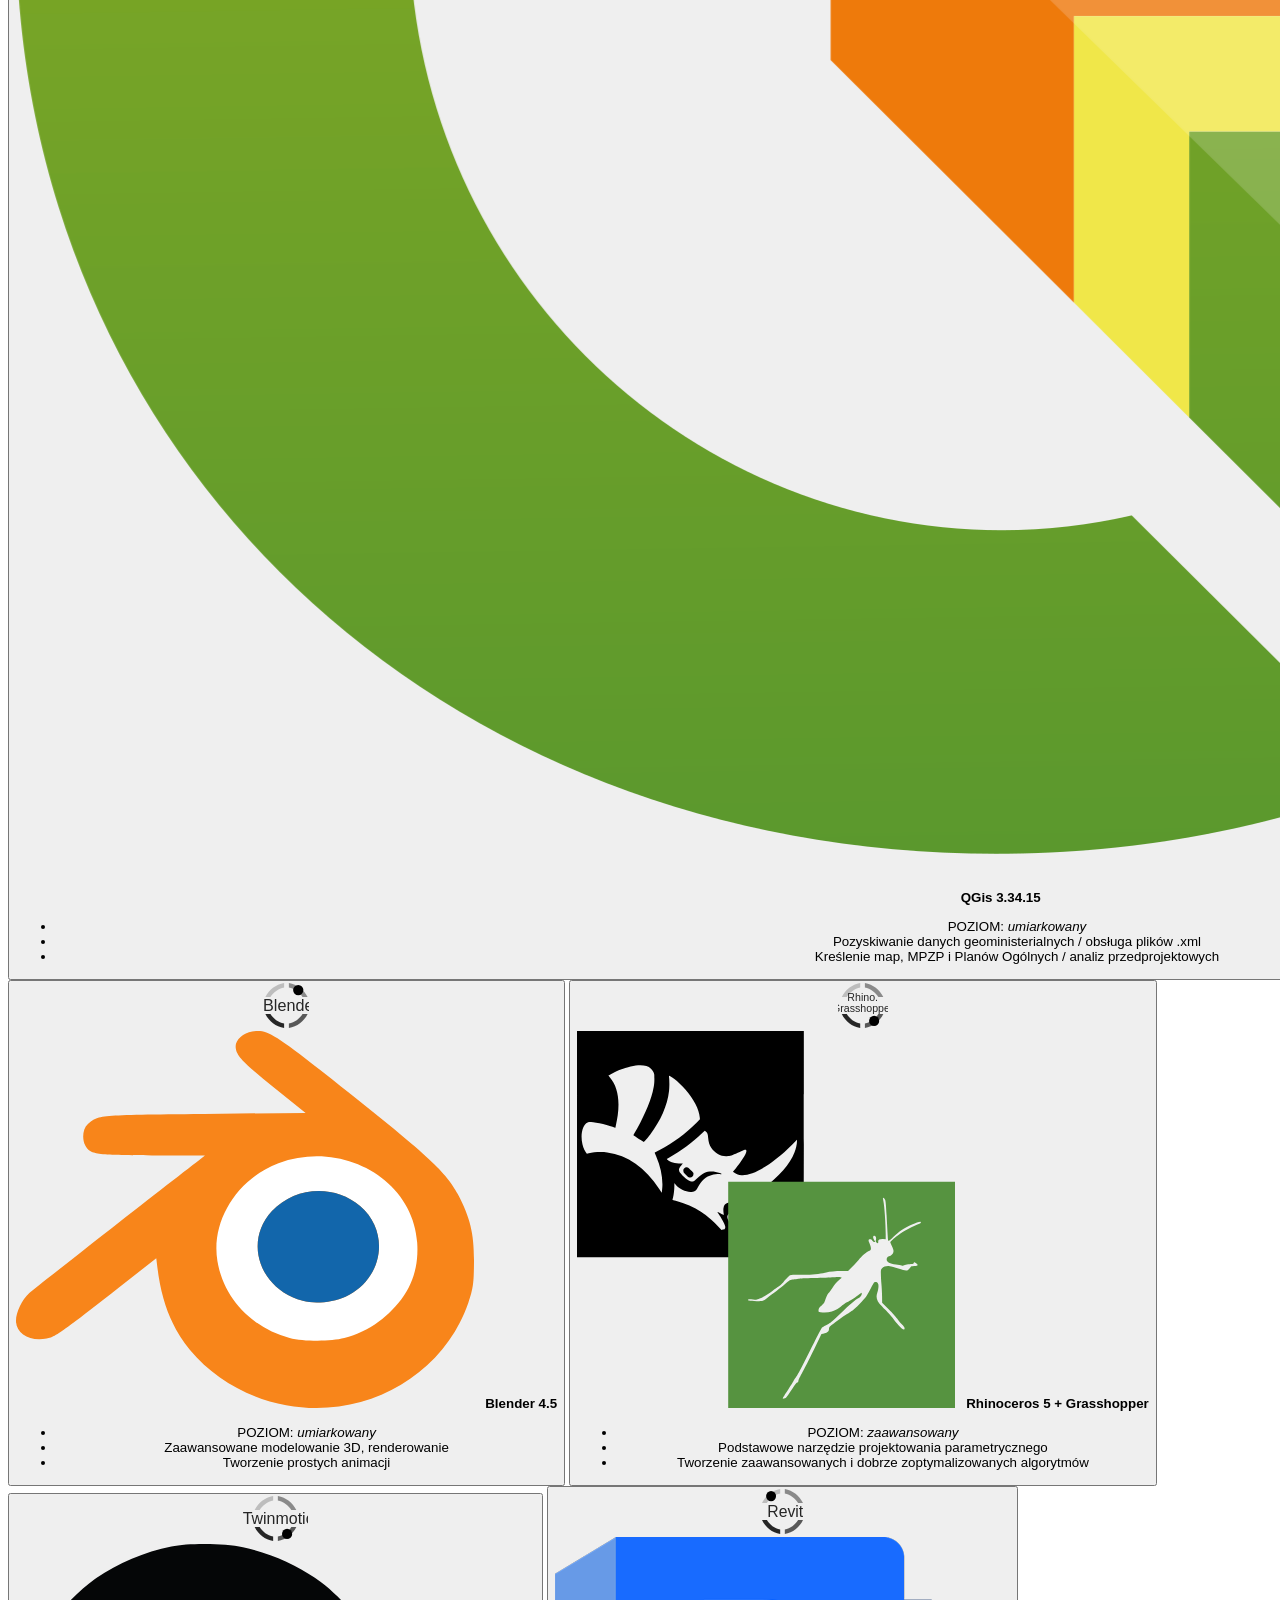
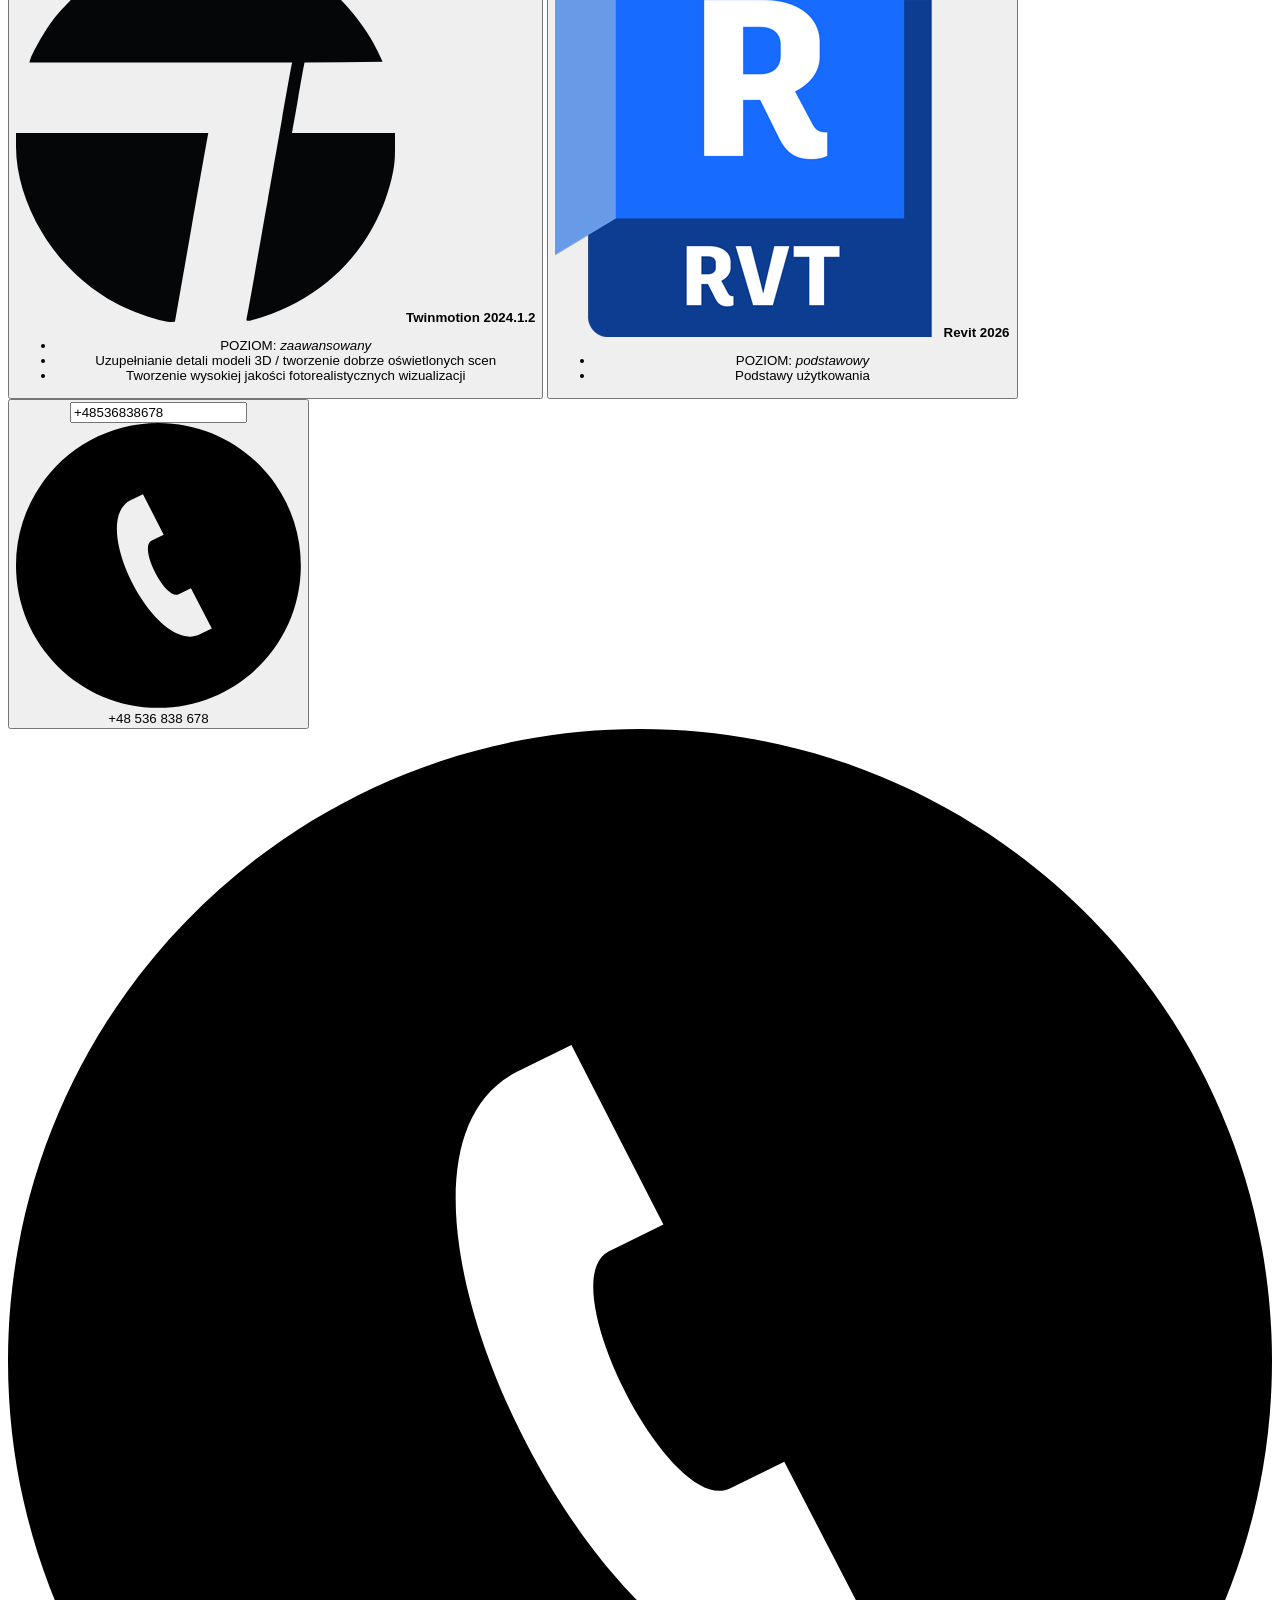
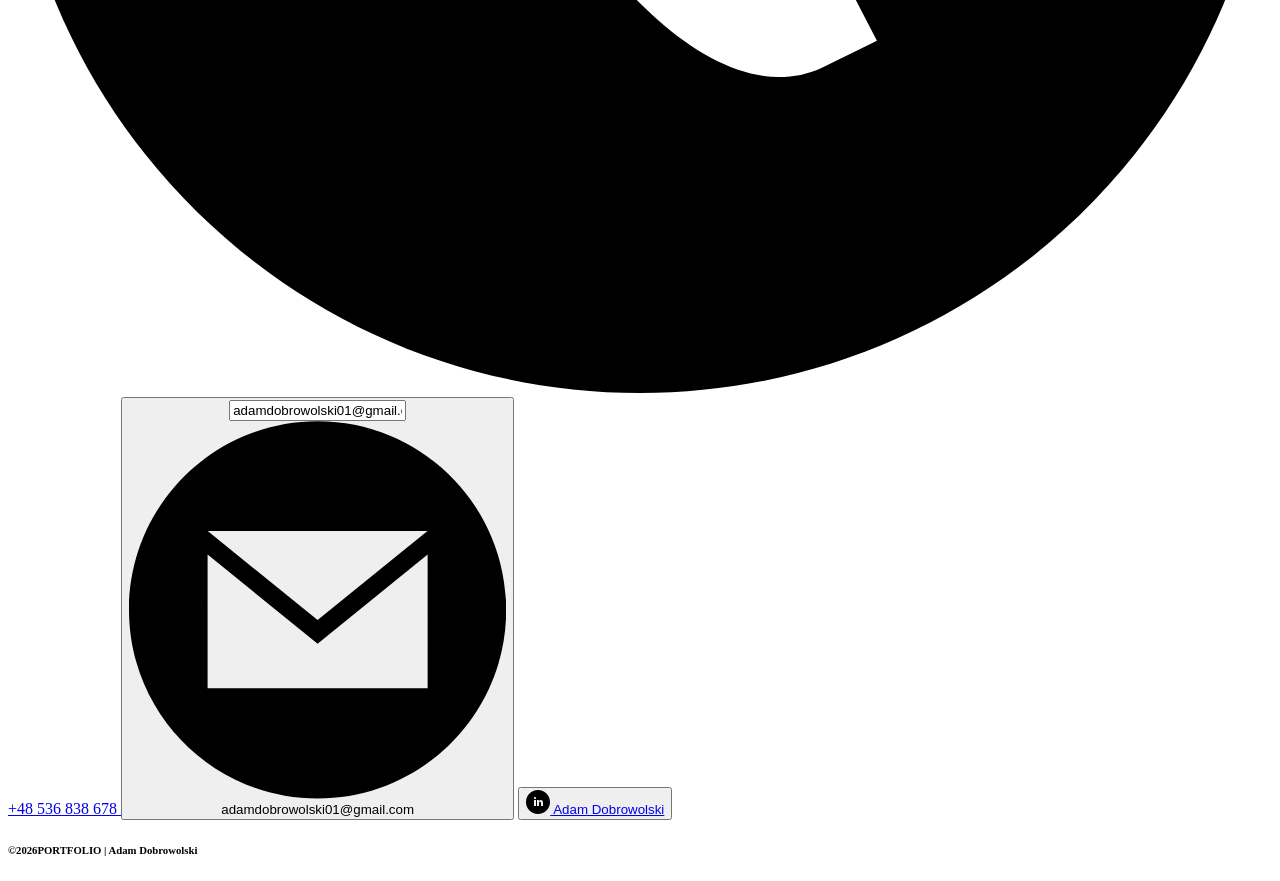
==== commit 6bcd5024: "Update print statement from 'Hello' to 'Goodbye'" ====
--- a/index.html
+++ b/index.html
@@ -18,10 +18,9 @@
                 <nav class="nav-links">
                     <a href="#projekty" class="nav-item">Projekty</a>
                     <a href="#o-mnie" class="nav-item">O&nbsp;mnie</a>
-                    <a href="#kontakt" class="nav-item">Kontakt</a>
                 </nav>
-                <a href="https://podajnick.github.io/ad-portfolio/strona-glowna"><h1>PORTFOLIO</h1></a>
-                <section class="mgr.inz"><a href="https://podajnick.github.io/ad-portfolio/strona-glowna"><h4>mgr inż. arch.<br><span>Adam Dobrowolski</span></h4><img src="svg/LOGO.svg" class="logo"/></a></section>
+                <a href="https://podajnick.github.io/portfolio"><h1>PORTFOLIO</h1></a>
+                <section class="mgr.inz"><a href="https://podajnick.github.io/portfolio"><h4>mgr inż. arch.<br><span>Adam Dobrowolski</span></h4><img src="svg/LOGO.svg" class="logo"/></a></section>
             </div>
         </header>
 
@@ -215,55 +214,43 @@
                     </section>
             </div>
         </section>
-        <section class="o-mnie" id="kontakt">
-            <div class="elementy">
-                <h3>Kontakt</h3>
-                <address><ul>
-                    <li><button class=skontaktuj id="telefon" onclick="skopiujLinkTel()">
-                        <input class="invi" type="text" id="telKopiuj" value="+48536838678" readonly/>
-                            <svg xmlns="http://www.w3.org/2000/svg" viewBox="0 0 24 24">
-                                <path d="M12 0c-6.627 0-12 5.373-12 12s5.373 12 12 12 12-5.373 12-12-5.373-12-12-12zm3.445 17.827c-3.684 1.684-9.401-9.43-5.8-11.308l1.053-.519 1.746 3.409-1.042.513c-1.095.587 1.185 5.04 2.305 4.497l1.032-.505 1.76 3.397-1.054.516z"/>
-                            </svg>
-                            +48 536 838 678
-                    </button></li>
-                    <li><button class=skontaktuj onclick="skopiujLinkMail()">
-                        <input class="invi" type="text" id="mailKopiuj" value="adamdobrowolski01@gmail.com" readonly/>
-                            <svg xmlns="http://www.w3.org/2000/svg" viewBox="0 0 24 24">
-                                <path d="M12 .02c-6.627 0-12 5.373-12 12s5.373 12 12 12 12-5.373 12-12-5.373-12-12-12zm6.99 6.98l-6.99 5.666-6.991-5.666h13.981zm.01 10h-14v-8.505l7 5.673 7-5.672v8.504z"/>
-                            </svg>
-                            adamdobrowolski01@gmail.com
-                    </button></li></ul>
-                </address>
-            </div>
-        </section>
-
-        <div id="popup" class="popup">
-            <div class="popup-window">
-                <div class="popup-content">
-                    <div class="naglowek-glowny" id="nagl-popup">
-                        <h1>PORTFOLIO</h1>
-                        <h4>mgr&nbsp;inż.&nbsp;arch. <strong>Adam&nbsp;Dobrowolski</strong><img src="svg/LOGO.svg" class="logo"/></h4>
-                    </div>
-                    <h5>Ze względu na jakość i&nbsp;format prezentowanych projektów&nbsp;zachęcam,
-                        by&nbsp;przeglądać stronę <strong><u>na&nbsp;większym&nbsp;ekranie</u></strong> (np.&nbsp;komputera lub&nbsp;tabletu)</h5>
-                    <input class="invi" type="text" id="linkDoSkopiowania" value="https://podajnick.github.io/ad-portfolio/" readonly/> 
-                    <button onclick="skopiujLink()" class="guziki">
-                        <svg viewBox="0 0 24 24" xmlns="http://www.w3.org/2000/svg">
-                            <path d="m6 18h-3c-.48 0-1-.379-1-1v-14c0-.481.38-1 1-1h14c.621 0 1 .522 1 1v3h3c.621 0 1 .522 1 1v14c0 .621-.522 1-1 1h-14c-.48 0-1-.379-1-1zm1.5-10.5v13h13v-13zm9-1.5v-2.5h-13v13h2.5v-9.5c0-.481.38-1 1-1z"/>
-                        </svg> Skopiuj link
-                    </button>
-                    <button class="guziki" id="close-popup">
-                        <svg clip-rule="evenodd" fill-rule="evenodd" stroke-linejoin="round" stroke-miterlimit="2" viewBox="0 0 24 24" xmlns="http://www.w3.org/2000/svg">
-                            <path d="m13.022 14.999v3.251c0 .412.335.75.752.75.188 0 .375-.071.518-.206 1.775-1.685 4.945-4.692 6.396-6.069.2-.189.312-.452.312-.725 0-.274-.112-.536-.312-.725-1.451-1.377-4.621-4.385-6.396-6.068-.143-.136-.33-.207-.518-.207-.417 0-.752.337-.752.75v3.251h-9.02c-.531 0-1.002.47-1.002 1v3.998c0 .53.471 1 1.002 1zm1.5-4.498v-3.008l4.751 4.507-4.751 4.507v-3.008h-10.022v-2.998z" fill-rule="nonzero"/>
-                        </svg> Przejdź do strony
-                    </button>
-                </div>
-            </div>
-        </div>
 
         <footer>
-            <h6>&copy;<span id="currentYear"></span>PORTFOLIO | Adam Dobrowolski</h6>
-        </footer>
+        <button class="telefon" id="telefon" onclick="skopiujLinkTel()">
+            <input class="invi" type="text" id="telKopiuj" value="+48536838678" readonly/>
+                <svg xmlns="http://www.w3.org/2000/svg" viewBox="0 0 24 24">
+                    <path d="M12 0c-6.627 0-12 5.373-12 12s5.373 12 12 12 12-5.373 12-12-5.373-12-12-12zm3.445 17.827c-3.684 1.684-9.401-9.43-5.8-11.308l1.053-.519 1.746 3.409-1.042.513c-1.095.587 1.185 5.04 2.305 4.497l1.032-.505 1.76 3.397-1.054.516z"/>
+                </svg>
+                +48&nbsp;536&nbsp;838&nbsp;678
+        </button>
+        <a class="telefon telefon-mobile" href="tel:+48536838678">
+            <svg xmlns="http://www.w3.org/2000/svg" viewBox="0 0 24 24">
+                <path d="M12 0c-6.627 0-12 5.373-12 12s5.373 12 12 12 12-5.373 12-12-5.373-12-12-12zm3.445 17.827c-3.684 1.684-9.401-9.43-5.8-11.308l1.053-.519 1.746 3.409-1.042.513c-1.095.587 1.185 5.04 2.305 4.497l1.032-.505 1.76 3.397-1.054.516z"/>
+            </svg>
+            +48&nbsp;536&nbsp;838&nbsp;678
+        </a>
+
+        <button class=mail onclick="skopiujLinkMail()">
+            <input class="invi" type="text" id="mailKopiuj" value="adamdobrowolski01@gmail.com" readonly/>
+                <svg xmlns="http://www.w3.org/2000/svg" viewBox="0 0 24 24">
+                    <path d="M12 .02c-6.627 0-12 5.373-12 12s5.373 12 12 12 12-5.373 12-12-5.373-12-12-12zm6.99 6.98l-6.99 5.666-6.991-5.666h13.981zm.01 10h-14v-8.505l7 5.673 7-5.672v8.504z"/>
+                </svg>
+                adamdobrowolski01@gmail.com
+        </button>
+
+        <button class=linkedin>
+            <a href="https://www.linkedin.com/in/adam-dobrowolski-36368443b/?isSelfProfile=true" target="_blank">
+                <svg xmlns="http://www.w3.org/2000/svg" width="24" height="24" viewBox="0 0 24 24">
+                    <path d="M12 0c-6.627 0-12 5.373-12 12s5.373 12 12 12 12-5.373 12-12-5.373-12-12-12zm-2 16h-2v-6h2v6zm-1-6.891c-.607 0-1.1-.496-1.1-1.109 0-.612.492-1.109 1.1-1.109s1.1.497 1.1 1.109c0 .613-.493 1.109-1.1 1.109zm8 6.891h-1.998v-2.861c0-1.881-2.002-1.722-2.002 0v2.861h-2v-6h2v1.093c.872-1.616 4-1.736 4 1.548v3.359z"/>
+                </svg>
+                Adam&nbsp;Dobrowolski
+            </a>
+        </button>
+
+        <h6>&copy;<span id="currentYear"></span>PORTFOLIO | Adam Dobrowolski</h6>
+
+    </footer>
+
         <script src="app.js"></script>
     </body>
-</html>+</html>
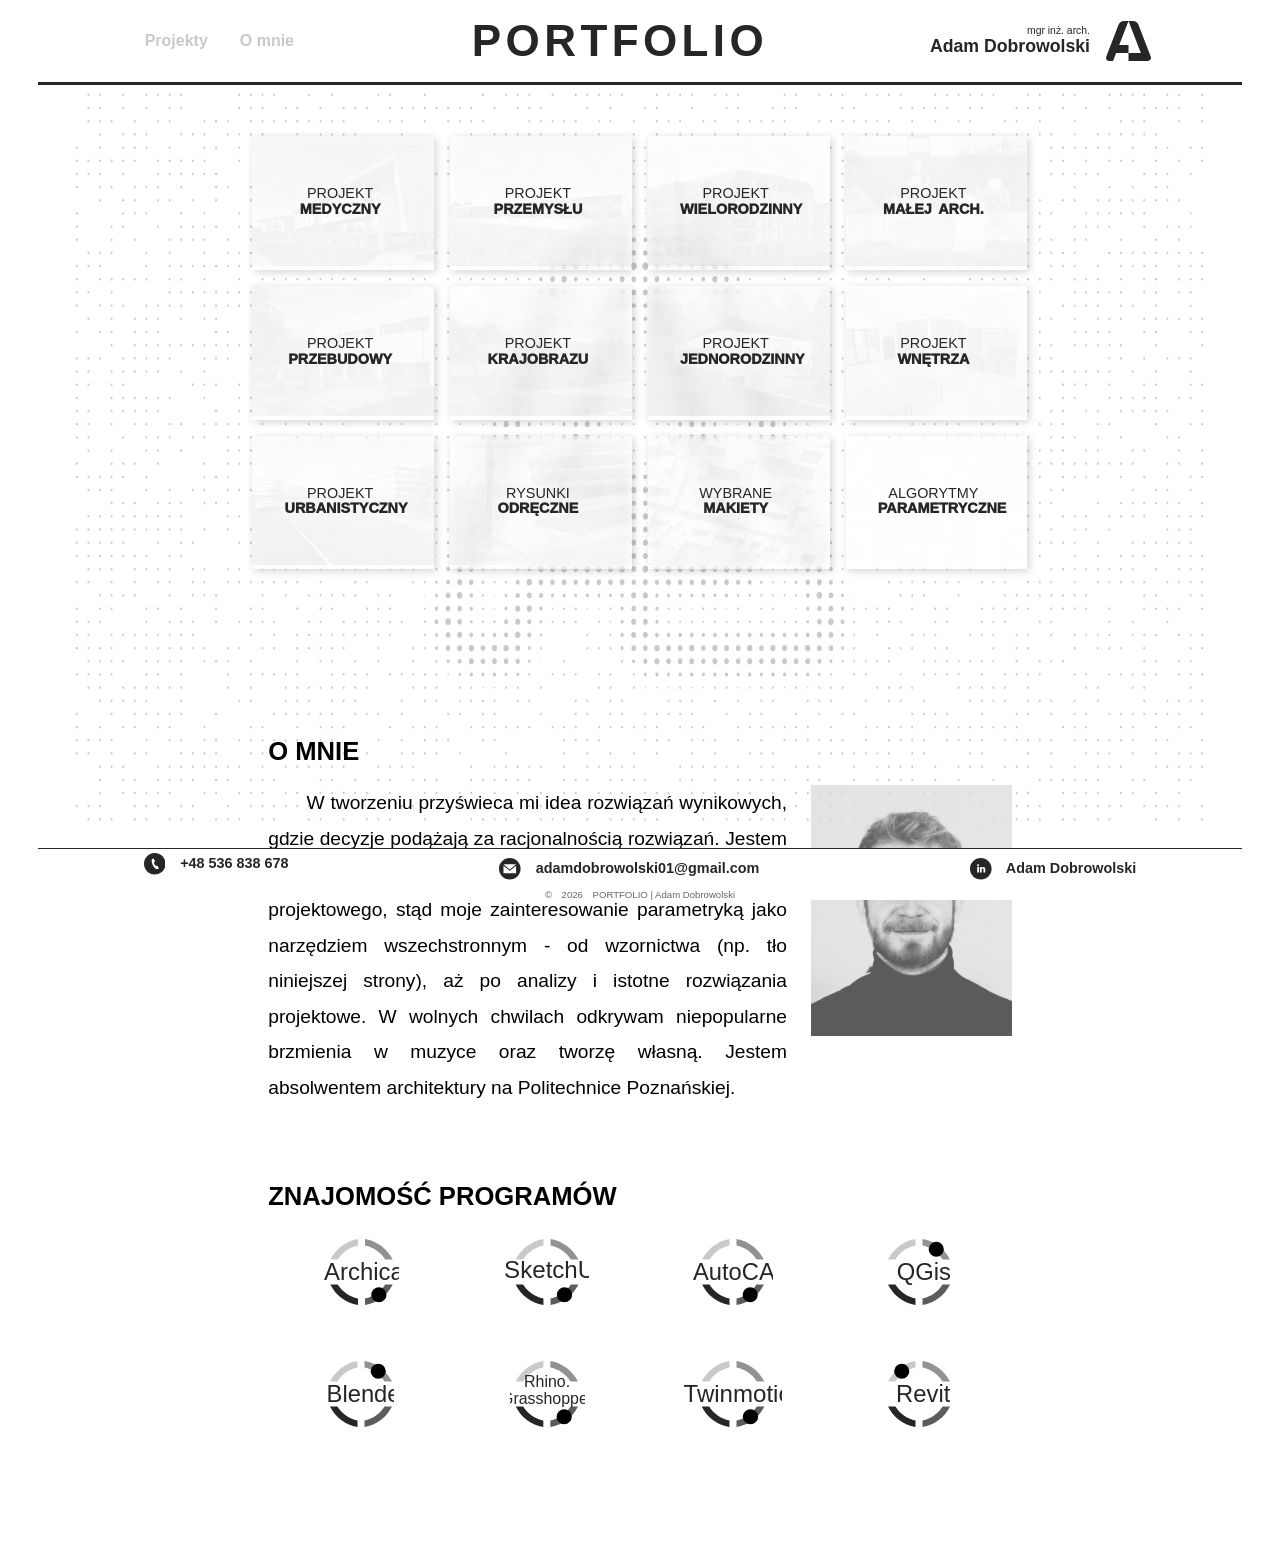
==== commit bc89069d: "Add files via upload" ====
--- a/index.html
+++ b/index.html
@@ -253,4 +253,4 @@
 
         <script src="app.js"></script>
     </body>
-</html>
+</html>
--- a/style.css
+++ b/style.css
@@ -0,0 +1,994 @@
+html {
+	background-image: url("png/rysunek-1.png");
+	background-size: 89% 89%;
+	background-position: center;
+	background-repeat: no-repeat;
+	background-attachment: fixed;
+}
+
+body {
+	margin: 0;
+}
+
+strong {
+	font-weight: 600;
+}
+
+h1 {
+	font-style: normal;
+	font-size: 2.75em;
+	margin: 0;
+	padding: 0;
+	color: rgb(38,38,38);
+	letter-spacing: 0.1em;
+}
+
+.mgr.inz {
+	display: flex;
+}
+
+h4 {
+	display: inline-block;
+	text-align: right;
+	vertical-align: middle;
+	font-weight: 100;
+	font-size: 0.65em;
+	margin: 0;
+	padding: 0;
+	color: rgb(38,38,38);
+}
+
+h4 span {
+	padding: 0;
+	font-weight: 600;
+	font-size: 1.7em;
+}
+
+.logo {
+	display: inline-block;
+	height: 2.5em;
+	width: auto;
+	vertical-align: middle;
+	margin-left: 1em;
+}
+
+.nawigacja {
+	padding: 1em 0;
+	position: fixed;
+	top: 0;
+	left: 0;
+	right: 0;
+	margin: 0 auto;
+	width: 94%;
+	z-index: 100;
+	border-bottom: 3px solid rgb(38,38,38);
+	background: white;
+}
+
+.nav-links {
+    display: flex;
+}
+
+.nav-item {
+    text-decoration: none;
+    font-size: 1em;
+    font-weight: bold;
+    transition: all 0.3s ease;
+	-webkit-transition: all 0.3s ease;
+    border-radius: 5px;
+	display: inline-block;
+	margin: 0 1em;
+	padding: 0;
+	color: rgba(38,38,38, 0.25);
+}
+
+.nav-item:hover,
+.nav-item:focus {
+	color: rgb(38,38,38);
+	scale: 120%;
+}
+
+.nav-item:active {
+	scale: 85%;
+}
+
+.naglowek-glowny svg {
+	fill: rgb(38, 38, 38);
+}
+
+.naglowek-glowny {
+	display: flex;
+	justify-content: space-between;
+	width: 85%;
+    margin: 0 auto;
+    align-items: center;
+}
+
+footer {
+	position: fixed;
+    display: flex;
+	flex-wrap: wrap;
+	bottom: 0;
+	left: 0;
+	right: 0;
+	width: 94%;
+	margin: 0 auto;
+	padding: 0;
+	margin-top: 2em;
+	z-index: 100;
+	background-color: white;
+	border-top: 1px solid rgb(38,38,38);
+	}
+
+h6 {
+	flex: 0 0 100%;
+	margin: 0;
+	text-align: center;
+	font-weight: 200;
+	font-size: 0.6em;
+	color: rgb(102,102,102);
+	margin: 0;
+	padding: 0;
+}
+
+.telefon {
+	display: inline-block;
+	background: none;
+	border: none;
+	color: rgb(38,38,38);
+	transition: all 0.3s;
+	-webkit-transition: all 0.3s;
+}
+
+.mail {
+	display: inline-block;
+	background: none;
+	border: none;
+	color: rgb(38,38,38);
+	transition: all 0.3s;
+	-webkit-transition: all 0.3s;
+}
+
+.linkedin {
+	display: inline-block;
+	background: none;
+	border: none;
+	color: rgb(38,38,38);
+	transition: all 0.3s;
+	-webkit-transition: all 0.3s;
+}
+
+footer button {
+	margin: 0 auto;
+	padding: 0.25em 0;
+	text-decoration: none;
+	font-weight: 600;
+	font-size: 0.9em;
+}
+
+footer svg {
+	fill: rgb(38,38,38);
+    width: 1.5em;
+    height: auto;
+	margin: 0;
+    margin-right: 0.75em;
+    vertical-align: middle;
+}
+
+.telefon-mobile {
+	display: none;
+}
+
+.telefon:hover,
+.mail:hover,
+.linkedin:hover {
+	scale: 105%;
+	cursor: pointer;
+}
+
+.telefon:active,
+.mail:active,
+.linkedin:active {
+	scale: 95%;
+}
+
+.topButton {
+	width: 1.5em;
+	height: 1.5em;
+	display: none;
+	position: fixed;
+	bottom: 4em;
+	right: 3em;
+	z-index: 99;
+	border: 3px solid rgb(38, 38, 38);
+	border-radius: 50%;
+	outline: none;
+	cursor: pointer;
+	padding: 0;
+	margin: 0;
+	text-transform: uppercase;
+	background-color: transparent;
+	font-family: 'Inter', sans-serif;
+	font-size: 2em;
+    color: rgb(38, 38, 38);
+	text-align: center;
+	vertical-align: middle;
+	opacity: 25%;
+	rotate: 180deg;
+    transition: all 0.3s ease;
+}
+
+.topButton:hover {
+	scale: 120%;
+	opacity: 100%;
+}
+
+.topButton:active {
+	scale: 90%;
+}
+
+
+/* SIATKA *//* SIATKA *//* SIATKA *//* SIATKA *//* SIATKA *//* SIATKA *//* SIATKA *//* SIATKA *//* SIATKA */
+
+#projekty {
+	margin-bottom: 7em
+}
+
+section.siatka {
+	padding-top: 8em;
+	list-style: none;
+	text-align: center;
+	width: 61.8%;
+    display: grid;
+    grid-template-columns: 25% 25% 25% 25%;
+    margin: 0 auto;
+	z-index: 100;
+}
+
+.menuProjekty {
+    position: relative; /* tytuły na liscie */
+	margin: 0.5em;
+    max-width: calc(1.3*16em);
+	max-height: calc(1.3*10em);
+	text-align: center;
+	cursor: pointer;
+	box-shadow: none;
+	box-shadow: 0.1em 0.1em 0.5em rgba(38,38,38, 0.2);
+	background-color: rgba(255,255,255, 0); /* przeswit kafelkow */
+	backdrop-filter: blur(5px);
+}
+
+.siatka figure img {
+	position: relative;
+	min-height: 100%;
+	max-width: 100%;
+	filter: grayscale(100%);
+}
+
+.siatka figure figcaption {
+	position: absolute;
+	top: 0;
+	right: 0;
+	left: 0.5em;
+	bottom: 0;
+	margin: 0;
+	padding: 1.5em;
+	-webkit-backface-visibility: hidden;
+	backface-visibility: hidden;
+}
+
+.siatka figure h2 {
+	font-family: Arial, sans-serif;
+	color: rgb(38,38,38);
+	text-transform: uppercase;
+	text-align: center;
+	word-spacing: 0.2em;
+	font-size: 0.9em;
+	font-weight: 100;
+	color: rgb(38,38,38);
+	padding: 0;
+	margin: 0;
+}
+
+.siatka figure h2 span {
+	font-weight: 1000;
+}
+
+figure.menuProjekty img {
+	opacity: 0.06;  /* przeswit przed najechaniem */
+	-webkit-transition: opacity 3s;
+	transition: opacity 3s;
+}
+
+figure.menuProjekty h2 {
+	margin-top: 20%;
+	-webkit-transition: -webkit-transform 0.5s;
+	transition: transform 0.5s;
+}
+
+#szczegoly-button {
+	display: none;
+	font-size: 0.5em;
+	font-weight: 700;
+	text-transform: uppercase;
+	color: white;
+	position: fixed;
+	bottom: -1em;
+	left: 4em;
+	right: 4em;
+	background-color: rgba(102,102,102, 0.5);
+	border-radius: 1em;
+	text-decoration: none;
+	overflow: hidden;
+	z-index: 1;
+	margin: 4em auto;
+}
+
+#szczegoly-button::before {
+	content: "";
+	position: absolute;
+	left: 0;
+	top: 0;
+	width: 100%;
+	height: 100%;
+	background-color: rgb(38,38,38);
+	transform: translateX(-100%);
+	transition: all .3s;
+	z-index: -1;
+}
+
+#szczegoly-button:hover::before {
+	transform: translateX(0);
+}
+
+figure.menuProjekty:hover {
+	img {
+	opacity: 60%;
+	filter: grayscale(0%);
+	transition: opacity 1s, filter 2s;
+	-webkit-transition: opacity 1s, filter 2s;
+	} #szczegoly-button {
+		display: block;
+	}
+}
+
+figure:hover {
+	display: absolute;
+	scale: 145%;
+	z-index: 10000;
+	border: 1px solid rgb(38,38,38);
+	box-shadow: 0.5em 0.5em 2em rgb(38,38,38);
+	transition: scale 1s;
+	-webkit-transition: scale 1s;
+}
+
+figure:active {
+	scale: calc(1.65*0.9*100%);
+	transition: scale 1ms;
+	-webkit-transition: scale 1ms;
+}
+
+.o-mnie {
+	width: 94%;
+	margin: 0 auto;
+	padding: 3em 0;
+}
+
+.elementy {
+	width: 61.8%;
+	margin: 0 auto;
+}
+
+.opisuwa {
+	display: flex;
+	font-size: 1.2em;
+	line-height: 1.85em;
+	text-align: justify;
+	text-indent: 2em;
+	padding: 0;
+	padding-bottom: 3em;
+	background: none;
+	transition: all 0.3s;
+	-webkit-transition: all 0.3s;
+	border-radius: 2em;
+}
+
+.opisuwa img {
+	height: calc(0.21*1195px);
+	width: calc(0.21*956px);
+	margin: 0;
+	padding: 0;
+	padding-left: 1.25em;
+	opacity: 0.75;
+	filter: grayscale(100%);
+}
+
+.opisuwa:hover {
+	scale: 105%;
+	background: rgba(255, 255, 255, 0.95);
+}
+
+h3 {
+	font-family: 'Inter', sans-serif;
+	font-weight: 600;
+	font-size: 1.6em;
+	text-transform: uppercase;
+	margin: 0;
+	padding: 0;
+}
+
+.programy {
+	display: grid;
+	grid-template-columns: 25% 25% 25% 25%;
+}
+
+.prog-schem {
+	border: none;
+	background: none;
+	margin: 2em auto;
+	transition: all 0.3s;
+}
+
+.prog-schem-img {
+	height: 5em;
+	width: auto;
+	display: flex;
+	transition: all 0.3s;
+	position: relative;
+}
+
+.prog-schem:hover .prog-schem-img {
+	fill: rgba(255,255,255, 1);
+	scale: 125%;
+}
+
+.prog-schem:hover .tooltip {
+	opacity: 1;
+	position: absolute;
+	z-index: 1000;
+}
+
+#prog-info {
+	text-align: left;
+}
+
+#prog-info strong {
+	font-size: 2em;
+}
+
+.prog-schem ul {
+	font-size: 1.2em;
+	line-height: 1.5em;
+}
+
+strong img {
+	height: 1.75em;
+	vertical-align: middle;
+}
+
+#kontakt {
+	height: 80vh;
+}
+
+#telefon {
+	padding-bottom: 1em;
+}
+
+.nowe-okno {
+	background-color: rgba(38,38,38, 0.8);
+	top: 0;
+	left: 0;
+	width: 100%;
+	height: 101%;
+	position: absolute;
+	z-index: 10000;
+	backdrop-filter: blur(3px);
+}
+
+.okno-projekt {
+	width: 85%;
+	background-color: rgb(38,38,38);
+	border-radius: 1em;
+	margin: 5em auto;
+	padding-bottom: 2em;
+	box-shadow: 0.5em 0.5em 2em rgb(38,38,38);
+}
+
+.okno-projekt h1 {
+	color: white;
+	font-weight: 100;
+}
+
+.informejszyn {
+	border: none;
+	background: none;
+}
+
+.informejszyn svg {
+	width: 1.5em;
+	height: 1.5em;
+	fill: rgba(255,255,255, 0.5);
+	border: none;
+	vertical-align: middle;
+	transition: all 0.3s;
+	position: relative;
+	overflow: hidden;
+	display: flex;
+}
+
+.informejszyn:hover svg {
+	fill: rgba(255,255,255, 1);
+	scale: 125%;
+	overflow: visible;
+}
+
+.tooltip section {
+	display: inline-block;
+	text-align: right;
+	line-height: 1.5em;
+	font-size: 1em;
+}
+
+.tooltip section.prawa {
+	text-align: left;
+	padding-left: 1em;
+}
+
+.informejszyn:hover .tooltip {
+	transform: translateY(2.5px);
+	opacity: 1;
+	position: absolute;
+	z-index: 10000000;
+}
+
+.navi-projekt {
+	margin:0;
+	padding: 0.8em 0;
+	background: transparent;
+}
+
+.naglowek {
+    justify-content: center;
+}
+
+.naglowekProj {
+	width: 100%;
+	text-transform: uppercase;
+	font-weight: 100;
+	font-size: 0.8em;
+    display: flex;
+    justify-content: space-between;
+	padding-top: 0;
+}
+
+.naglowekProj span {
+	vertical-align: middle;
+}
+
+span {
+    padding: 1em
+}
+
+.animated-button {
+	position: relative;
+	display: flex;
+	align-items: center;
+	gap: 4px;
+	padding: 0 4em;
+	border: none;
+	background-color: transparent;
+	color: white;
+	cursor: pointer;
+	overflow: hidden;
+	transition: all 0.6s cubic-bezier(0.23, 1, 0.32, 1);
+}
+
+#previous-projekt {
+	border-right: 3px solid rgba(255,255,255, 0.5);
+}
+
+#next-projekt {
+	border-left: 3px solid rgba(255,255,255, 0.5);
+}
+
+#previous-projekt:hover,
+#next-projekt:hover {
+	border-color: white;
+	scale: 105%;
+}
+
+.animated-button svg {
+	position: absolute;
+	top: 0;
+	height: 2.7em;
+	fill: rgba(255,255,255, 0.5);
+	z-index: 9;
+	transition: all 0.8s cubic-bezier(0.23, 1, 0.32, 1);
+}
+
+#next-projekt .arr-1 {
+	right: 16px;
+}
+
+#next-projekt .arr-2 {
+	left: -25%;
+}
+
+#previous-projekt .arr-1,
+#previous-projekt .arr-2 {
+	rotate: 180deg;
+}
+
+#previous-projekt .arr-1 {
+	left: 16px;
+}
+
+#previous-projekt .arr-2 {
+	right: -25%;
+}
+
+.animated-button .circle {
+	position: absolute;
+	top: 50%;
+	left: 50%;
+	transform: translate(-50%, -50%);
+	width: 20px;
+	height: 20px;
+	background-color: none;
+	opacity: 0;
+	transition: all 0.8s cubic-bezier(0.23, 1, 0.32, 1);
+}
+
+.text {
+	color: rgba(255,255,255, 0.5);
+	font-weight: 400;
+	font-size: 0.9em;
+	letter-spacing: 0.3em;
+	text-decoration: none;
+	text-transform: uppercase;
+	padding: 0;
+}
+
+#previous-projekt .text {
+	text-align: left;
+}
+#next-projekt .text {
+	text-align: right;
+}
+
+.animated-button:hover {
+	box-shadow: 0 0 0 12px transparent;
+}
+
+#next-projekt:hover .arr-1 {
+	right: -25%;
+}
+
+#next-projekt:hover .arr-2 {
+	left: 16px;
+	fill: white;
+}
+
+#previous-projekt:hover .arr-1 {
+	left: -25%;
+}
+
+#previous-projekt:hover .arr-2 {
+	right: 16px;
+	fill: white;
+}
+
+a {
+	text-decoration: none;
+	color: inherit;
+	display: inherit;
+	margin: 0;
+	padding: 0;
+}
+
+.animated-button:active {
+	scale: 0.95;
+	box-shadow: 0 0 0 1px white;
+	border-radius: 1em;
+}
+
+.animated-button:hover .text {
+	color: rgba(255,255,255, 1);
+}
+
+.animated-button:hover .circle {
+	width: 220px;
+	height: 220px;
+	opacity: 1;
+}
+
+.wizki {
+	width: 100.6%;
+	position: relative;
+	padding: 0;
+	display: flex;
+	flex-direction: column;
+	align-items: center;
+	background-color: white;
+}
+
+.gallery {
+	display: flex;
+	position: fixed;
+	bottom: 1vh;
+	width: 100%;
+}
+
+.gallery-tlo {
+	display: flex;
+	justify-content: space-around;
+	width: 75%;
+    margin: 0 auto;
+}
+
+.gallery-item {
+	margin: 0.8em 0.4em;
+	border: 5px solid white;
+	width: 15%;
+	background-color: white;
+	filter: grayscale(100%);
+	box-shadow: 0.3em 0.3em 2em rgb(38,38,38);
+	cursor: pointer;
+}
+
+.gallery-item img {
+	width: 100%;
+	height: auto;
+	opacity: 0.4;
+}
+
+.gallery-item div.desc {
+	font-size: 0.6em;
+	font-weight: 600;
+	padding: 15px;
+	text-align: center;
+	text-transform: uppercase;
+	color: rgb(38,38,38);
+	letter-spacing: 0.2em;
+    transition: all 0.3s;
+}
+
+.gallery-item:hover {
+	border: 5px solid rgb(38,38,38);
+	filter: grayscale(0%);
+	opacity: 1;
+	transition: filter 1s, opacity 1s;
+	img {
+		opacity: 1;
+		transition: 0.3s;
+	}
+}
+
+.gallery-item:active {
+	scale: 0.95;
+	box-shadow: 0 0 0 5px transparent;
+}
+
+.gallery-item.active-thumb {
+    border-color: rgb(38,38,38);
+    opacity: 1;
+    transition: all 0.3s;
+	cursor: default;
+	background-color: rgb(38, 38, 38);
+	img {
+		opacity: 0.25;
+	};
+	div.desc {
+		color: white; 
+		font-weight: 100
+	};
+}
+
+.slide.active {
+	position: relative;
+}
+
+#slider {
+	width: 100vh;
+	height: auto;
+	position: relative;
+}
+
+#slider .slide {
+	display: none;
+	width: 100%;
+	flex: 1;
+}
+
+#slider .slide.active {
+	display: block;
+}
+
+.fullscreen-btn {
+	width: 3em;
+	height: 3em;
+	border: none;
+	display: flex;
+	align-items: center;
+	justify-content: center;
+	background-color: transparent;
+	cursor: pointer;
+	transition: all 0.3s;
+	position: relative;
+	overflow: hidden;
+}
+
+.fullscreen-btn svg {
+	fill: rgb(38,38,38);
+	width: 100%;
+	height: 100%;
+}
+
+.fullscreen-btn:hover {
+	width: 5em;
+	height: 5em;
+	overflow: visible;
+}
+
+.tooltip {
+	position: absolute;
+	background-color: rgba(0, 0, 0, 0.85);
+	color: white;
+	padding: 5px 10px;
+	border-radius: 5px;
+	font-size: 0.8em;
+	transition: all 0.3s;
+	opacity: 0;
+}
+
+#fulskrin .tooltip {
+	top: -3em;
+}
+
+#eksit .tooltip {
+	bottom: -3em;
+}
+
+.pelny-ekran {
+	position: absolute;
+	bottom: 0;
+	right: 0;
+}
+
+.exit {
+	position: absolute;
+	top: 0;
+	right: 0;
+}
+
+.fullscreen-btn:hover .tooltip {
+	transform: translateY(2.5px);
+	opacity: 1;
+}
+
+.nav-inside svg {
+	height: 5em;
+	width: auto;
+	fill: rgba(38,38,38, 0.15);
+	background-color: none;
+	transition: all 0.3s;
+}
+
+.nav-inside {
+	position: fixed;
+	top: 41vh;
+}
+
+#lewo {
+	left: 7%;
+	rotate: 180deg;
+}
+
+#prawo {
+	right: 7%;
+}
+
+.nav-inside:hover svg {
+	fill: rgba(38,38,38, 0.6);
+	scale: 110%;
+	cursor: pointer;
+}
+
+.nav-inside:active svg {
+	scale: 50%;
+}
+
+.gallery-item,
+.gallery-item * {
+    outline: none !important;
+    box-shadow: none !important;
+}
+
+.gallery-item:focus,
+.gallery-item:active,
+.gallery-item img:focus,
+.gallery-item img:active {
+    filter: none !important;
+    opacity: 1 !important;
+}
+
+.invi {
+	display: none;
+}
+
+html {
+	font-family: 'Inter', sans-serif;
+	font-weight: 100;
+	font-style: swap;
+}
+
+@media screen and (max-width: 1000px) {
+	html,
+	body {overflow-x: hidden}
+	section.siatka {
+		width: min(88%, 900px);
+		grid-template-columns: repeat(3, minmax(0, 1fr));
+		gap: 0.75em;
+		margin: 0 auto;
+	}
+	.menuProjekty {
+		max-width: none;
+		max-height: none;
+		margin: 0;
+	}
+	.naglowek-glowny > h1 {
+		font-size: clamp(1.7em, 3vw, 2.3em);
+		text-align: center;
+	}
+	.nav-item {font-size: 0.9em; margin: 0 0.45em}
+	.naglowek-glowny {width: 94%}
+	.elementy {width: 82%}
+	.opisuwa {font-size: 1.05em; line-height: 1.6em}
+	.opisuwa img {
+		display: none;
+	}
+	.programy {grid-template-columns: repeat(4, minmax(0, 1fr))}
+	.tooltip section {font-size: 0.9em}
+	.text {font-size: 0.8em}
+	.gallery {z-index: 10}
+	.gallery-tlo {
+		width: min(94%, 1100px);
+		gap: 0.4em;
+	}
+	.gallery-item {
+		flex: 1 1 0;
+		min-width: 0;
+		width: auto;
+		margin: 0.5em 0.2em;
+		border-width: 3px;
+	}
+	.gallery-item img {display: block}
+	.gallery-item div.desc {
+		font-size: 0.65em;
+		letter-spacing: 0.08em;
+		line-height: 1.3;
+		padding: 0.4em 0.2em;
+	}
+	.wizki {width: 100%; overflow: hidden}
+	#slider {width: 94vw; max-width: 1000px}
+	#slider .slide {
+		width: 100%;
+		max-height: calc(100vh - 13rem);
+		object-fit: contain;
+	}
+	.naglowekProj {align-items: center; gap: 0.25em}
+	.naglowekProj h1 {font-size: clamp(1.1em, 2.8vw, 1.8em)}
+	.naglowekProj .animated-button {padding: 0 1em}
+	.okno-projekt {width: min(96%, 1200px); margin: 4.5em auto 1em}
+	.animated-button svg {display: block}
+	.informejszyn svg {width: 1.5em; height: 1.5em}
+
+	footer #telefon {
+		display: none;
+	}
+
+	.telefon-mobile {
+		display: inline-block;
+	}
+
+}
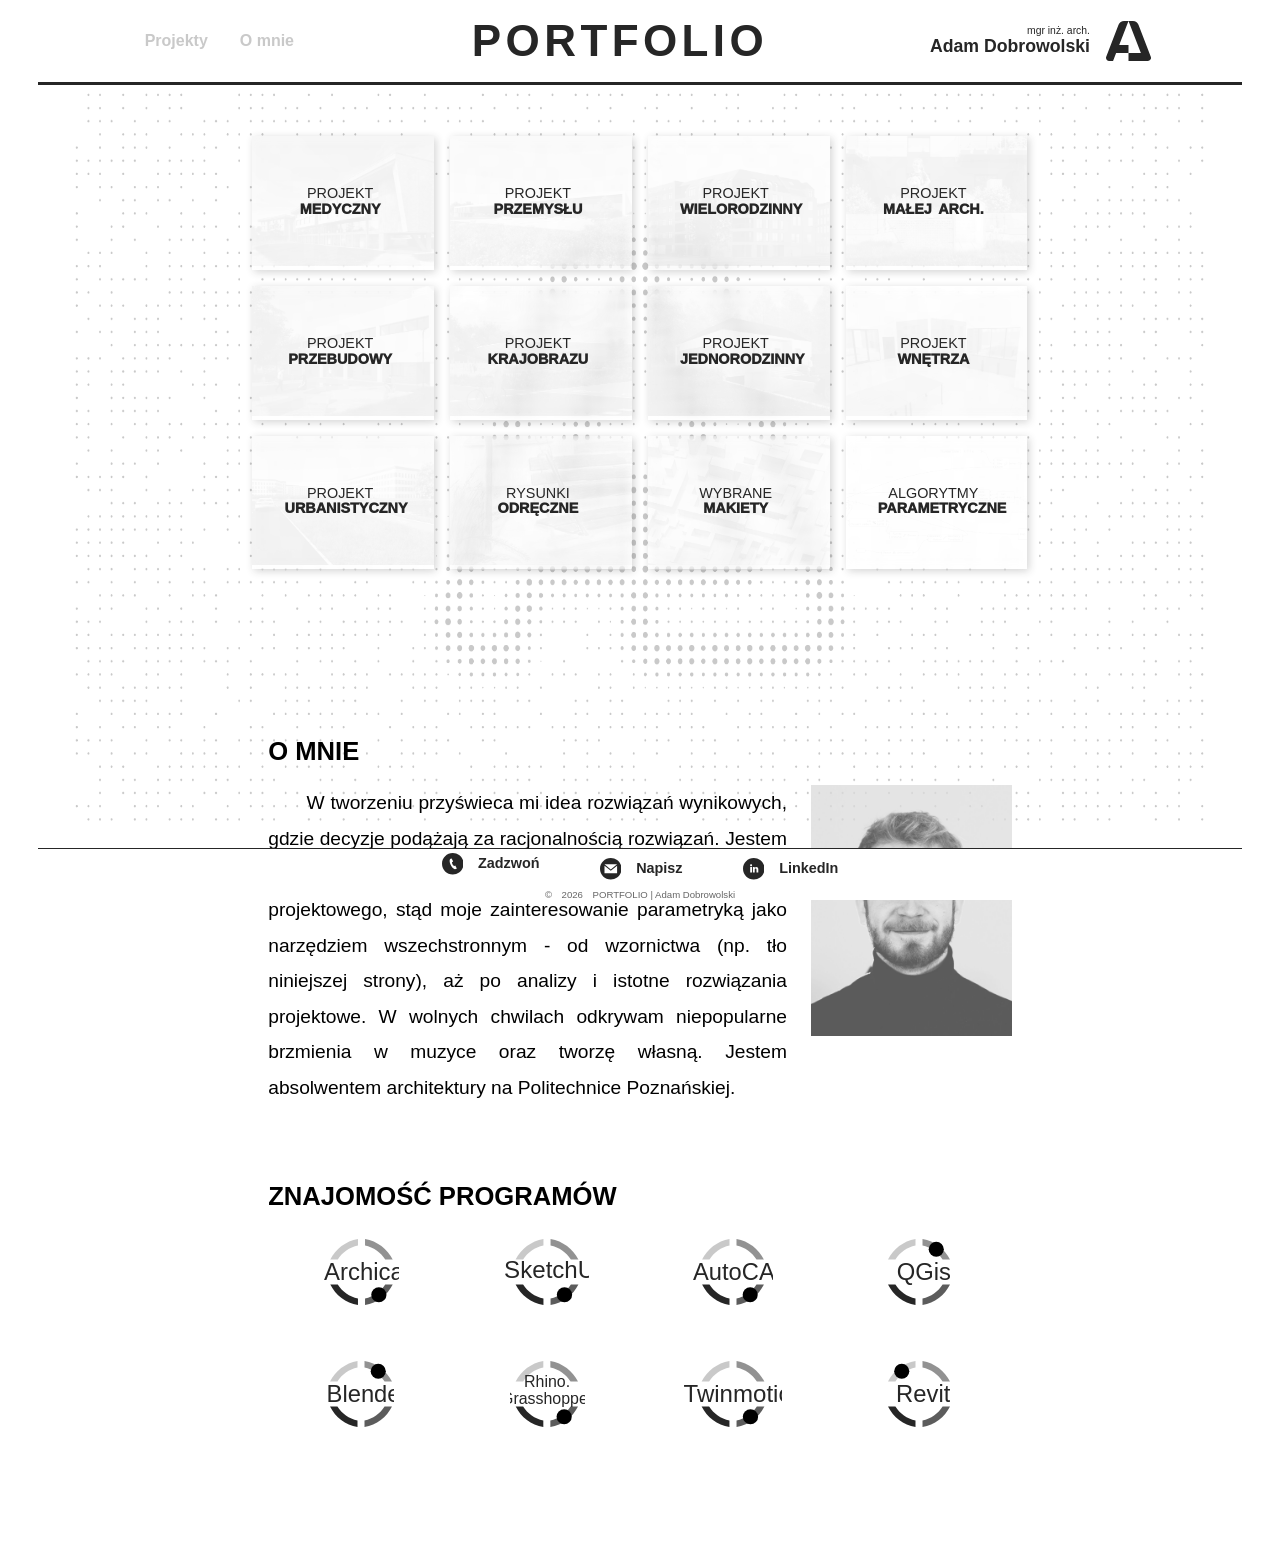
==== commit d58bee1a: "Update index.html" ====
--- a/index.html
+++ b/index.html
@@ -216,41 +216,44 @@
         </section>
 
         <footer>
-        <button class="telefon" id="telefon" onclick="skopiujLinkTel()">
-            <input class="invi" type="text" id="telKopiuj" value="+48536838678" readonly/>
-                <svg xmlns="http://www.w3.org/2000/svg" viewBox="0 0 24 24">
-                    <path d="M12 0c-6.627 0-12 5.373-12 12s5.373 12 12 12 12-5.373 12-12-5.373-12-12-12zm3.445 17.827c-3.684 1.684-9.401-9.43-5.8-11.308l1.053-.519 1.746 3.409-1.042.513c-1.095.587 1.185 5.04 2.305 4.497l1.032-.505 1.76 3.397-1.054.516z"/>
-                </svg>
-                +48&nbsp;536&nbsp;838&nbsp;678
-        </button>
-        <a class="telefon telefon-mobile" href="tel:+48536838678">
-            <svg xmlns="http://www.w3.org/2000/svg" viewBox="0 0 24 24">
-                <path d="M12 0c-6.627 0-12 5.373-12 12s5.373 12 12 12 12-5.373 12-12-5.373-12-12-12zm3.445 17.827c-3.684 1.684-9.401-9.43-5.8-11.308l1.053-.519 1.746 3.409-1.042.513c-1.095.587 1.185 5.04 2.305 4.497l1.032-.505 1.76 3.397-1.054.516z"/>
-            </svg>
-            +48&nbsp;536&nbsp;838&nbsp;678
-        </a>
-
-        <button class=mail onclick="skopiujLinkMail()">
-            <input class="invi" type="text" id="mailKopiuj" value="adamdobrowolski01@gmail.com" readonly/>
-                <svg xmlns="http://www.w3.org/2000/svg" viewBox="0 0 24 24">
-                    <path d="M12 .02c-6.627 0-12 5.373-12 12s5.373 12 12 12 12-5.373 12-12-5.373-12-12-12zm6.99 6.98l-6.99 5.666-6.991-5.666h13.981zm.01 10h-14v-8.505l7 5.673 7-5.672v8.504z"/>
-                </svg>
-                adamdobrowolski01@gmail.com
-        </button>
-
-        <button class=linkedin>
-            <a href="https://www.linkedin.com/in/adam-dobrowolski-36368443b/?isSelfProfile=true" target="_blank">
-                <svg xmlns="http://www.w3.org/2000/svg" width="24" height="24" viewBox="0 0 24 24">
-                    <path d="M12 0c-6.627 0-12 5.373-12 12s5.373 12 12 12 12-5.373 12-12-5.373-12-12-12zm-2 16h-2v-6h2v6zm-1-6.891c-.607 0-1.1-.496-1.1-1.109 0-.612.492-1.109 1.1-1.109s1.1.497 1.1 1.109c0 .613-.493 1.109-1.1 1.109zm8 6.891h-1.998v-2.861c0-1.881-2.002-1.722-2.002 0v2.861h-2v-6h2v1.093c.872-1.616 4-1.736 4 1.548v3.359z"/>
-                </svg>
-                Adam&nbsp;Dobrowolski
-            </a>
-        </button>
-
-        <h6>&copy;<span id="currentYear"></span>PORTFOLIO | Adam Dobrowolski</h6>
+            <address class="stopka">
+                <button class="telefon" id="telefon" onclick="skopiujLinkTel()">
+                    <input class="invi" type="text" id="telKopiuj" value="+48536838678" readonly/>
+                        <svg xmlns="http://www.w3.org/2000/svg" viewBox="0 0 24 24">
+                            <path d="M12 0c-6.627 0-12 5.373-12 12s5.373 12 12 12 12-5.373 12-12-5.373-12-12-12zm3.445 17.827c-3.684 1.684-9.401-9.43-5.8-11.308l1.053-.519 1.746 3.409-1.042.513c-1.095.587 1.185 5.04 2.305 4.497l1.032-.505 1.76 3.397-1.054.516z"/>
+                        </svg>
+                        Zadzwoń
+                </button>
+                <a class="telefon telefon-mobile" href="tel:+48536838678">
+                    <svg xmlns="http://www.w3.org/2000/svg" viewBox="0 0 24 24">
+                        <path d="M12 0c-6.627 0-12 5.373-12 12s5.373 12 12 12 12-5.373 12-12-5.373-12-12-12zm3.445 17.827c-3.684 1.684-9.401-9.43-5.8-11.308l1.053-.519 1.746 3.409-1.042.513c-1.095.587 1.185 5.04 2.305 4.497l1.032-.505 1.76 3.397-1.054.516z"/>
+                    </svg>
+                    Zadzwoń
+                </a>
+
+                <button class=mail>
+                    <a href="mailto:adamdobrowolski01@gmail.com">
+                        <svg xmlns="http://www.w3.org/2000/svg" viewBox="0 0 24 24">
+                            <path d="M12 .02c-6.627 0-12 5.373-12 12s5.373 12 12 12 12-5.373 12-12-5.373-12-12-12zm6.99 6.98l-6.99 5.666-6.991-5.666h13.981zm.01 10h-14v-8.505l7 5.673 7-5.672v8.504z"/>
+                        </svg>
+                        Napisz
+                    </a>
+                </button>
+
+                <button class=linkedin>
+                    <a href="https://www.linkedin.com/in/adam-dobrowolski-36368443b/?isSelfProfile=true" target="_blank">
+                        <svg xmlns="http://www.w3.org/2000/svg" width="24" height="24" viewBox="0 0 24 24">
+                            <path d="M12 0c-6.627 0-12 5.373-12 12s5.373 12 12 12 12-5.373 12-12-5.373-12-12-12zm-2 16h-2v-6h2v6zm-1-6.891c-.607 0-1.1-.496-1.1-1.109 0-.612.492-1.109 1.1-1.109s1.1.497 1.1 1.109c0 .613-.493 1.109-1.1 1.109zm8 6.891h-1.998v-2.861c0-1.881-2.002-1.722-2.002 0v2.861h-2v-6h2v1.093c.872-1.616 4-1.736 4 1.548v3.359z"/>
+                        </svg>
+                        LinkedIn
+                    </a>
+                </button>
+            </address>
+
+        <h6>&copy;<span id="currentYear"></span>PORTFOLIO&nbsp;|&nbsp;Adam Dobrowolski</h6>
 
     </footer>
 
         <script src="app.js"></script>
     </body>
-</html>+</html>
--- a/style.css
+++ b/style.css
@@ -106,7 +106,6 @@
 
 footer {
 	position: fixed;
-    display: flex;
 	flex-wrap: wrap;
 	bottom: 0;
 	left: 0;
@@ -119,6 +118,13 @@
 	background-color: white;
 	border-top: 1px solid rgb(38,38,38);
 	}
+
+address {
+    display: flex;
+	width: 38%;
+	margin: 0 auto;
+	padding: 0;
+}
 
 h6 {
 	flex: 0 0 100%;
@@ -923,8 +929,11 @@
 }
 
 @media screen and (max-width: 1000px) {
+	body {font-size: 50%}
+	svg {font-size: 200%; zoom: 0.5}
 	html,
 	body {overflow-x: hidden}
+	html {background-size: auto 100vh; background: white}
 	section.siatka {
 		width: min(88%, 900px);
 		grid-template-columns: repeat(3, minmax(0, 1fr));
@@ -937,19 +946,19 @@
 		margin: 0;
 	}
 	.naglowek-glowny > h1 {
-		font-size: clamp(1.7em, 3vw, 2.3em);
+		font-size: clamp(1.7em, 1.5vw, 2.3em);
 		text-align: center;
 	}
 	.nav-item {font-size: 0.9em; margin: 0 0.45em}
 	.naglowek-glowny {width: 94%}
 	.elementy {width: 82%}
-	.opisuwa {font-size: 1.05em; line-height: 1.6em}
+	
 	.opisuwa img {
 		display: none;
 	}
 	.programy {grid-template-columns: repeat(4, minmax(0, 1fr))}
 	.tooltip section {font-size: 0.9em}
-	.text {font-size: 0.8em}
+	.text {font-size: 0.6em}
 	.gallery {z-index: 10}
 	.gallery-tlo {
 		width: min(94%, 1100px);
@@ -976,12 +985,23 @@
 		max-height: calc(100vh - 13rem);
 		object-fit: contain;
 	}
+
+	h1 {font-size: clamp(1.5em, 2vw, 2.5em)}
+
+	.prog-schem-img {
+	height: 3.5em;
+	width: auto;
+	}
+
 	.naglowekProj {align-items: center; gap: 0.25em}
-	.naglowekProj h1 {font-size: clamp(1.1em, 2.8vw, 1.8em)}
+	.naglowekProj h1 {font-size: clamp(1.1em, 1.5vw, 1.8em)}
 	.naglowekProj .animated-button {padding: 0 1em}
 	.okno-projekt {width: min(96%, 1200px); margin: 4.5em auto 1em}
-	.animated-button svg {display: block}
-	.informejszyn svg {width: 1.5em; height: 1.5em}
+	.animated-button svg {display: block; height: 1.5em}
+	.informejszyn svg {width: 1em; height: auto}
+	strong {display: none}
+	.nav-inside svg {fill: rgba(38,38,38,0.9)}
+	#fulskrin {display: none}
 
 	footer #telefon {
 		display: none;
